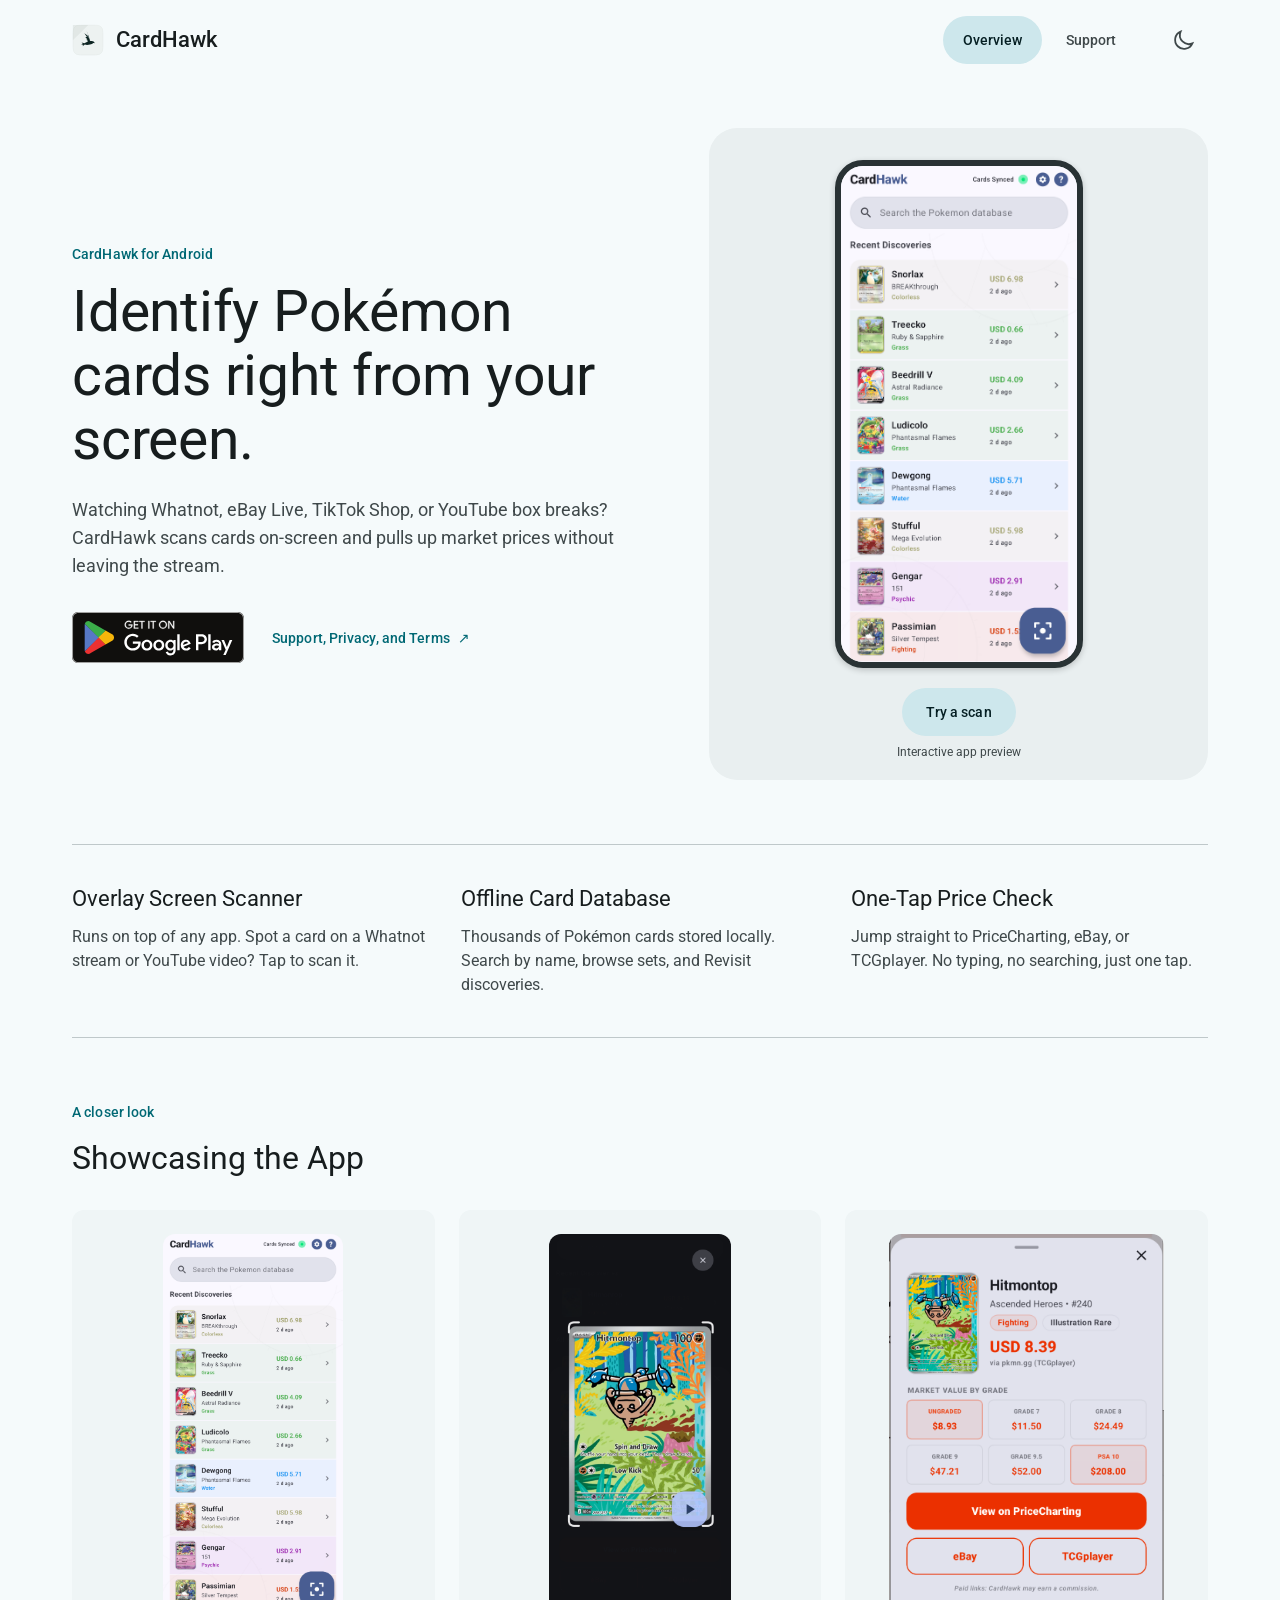
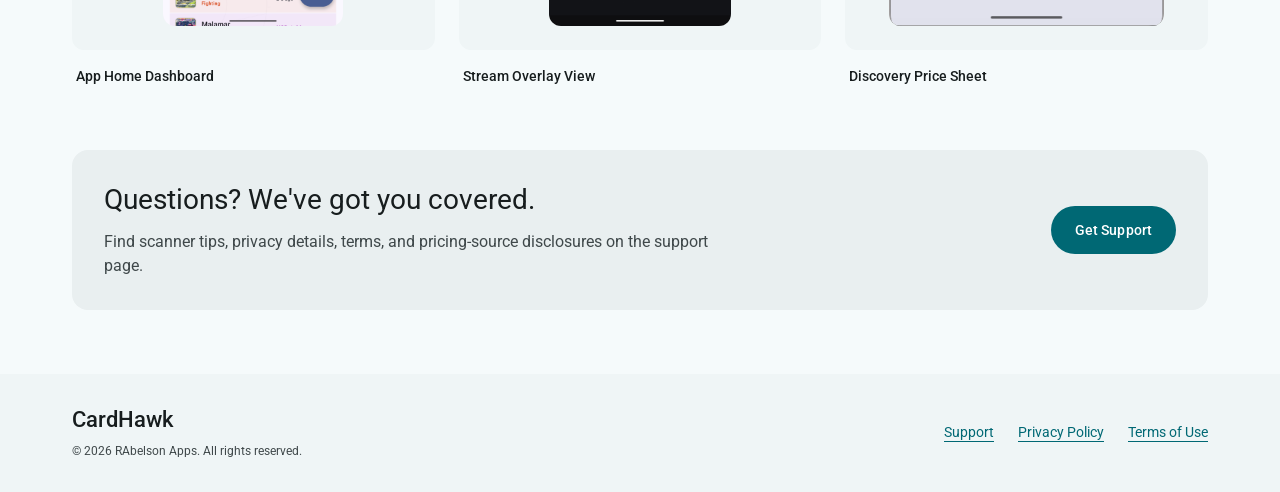
==== index.html @ 57d50db3 "Redesign CardHawk site with Material 3 styling" ====
<!DOCTYPE html>
<html lang="en">
<head>
  <meta charset="UTF-8" />
  <meta name="viewport" content="width=device-width, initial-scale=1.0" />
  <meta name="description" content="CardHawk helps Pokémon card collectors scan and identify cards, check reference prices, and open marketplace links directly from their Android screen." />
  <meta name="keywords" content="CardHawk, card scanner, TCG pricing, trading cards, Pokémon scanner, card recognition" />
  <meta name="author" content="RAbelson Apps" />
  <meta name='impact-site-verification' value='d6c6ae8c-ce7f-4ce2-b9b7-48bccdd22998'>

  <!-- Open Graph / Facebook -->
  <meta property="og:type" content="website" />
  <meta property="og:url" content="https://rabelson97.github.io/CardHawk-Support/" />
  <meta property="og:title" content="CardHawk: Scan Pokémon cards faster" />
  <meta property="og:description" content="Identify cards from your screen, review recent discoveries, and open PriceCharting, eBay, and TCGplayer references." />
  <meta property="og:image" content="assets/screenshot_scanner_result.png" />

  <!-- Twitter -->
  <meta property="twitter:card" content="summary_large_image" />
  <meta property="twitter:url" content="https://rabelson97.github.io/CardHawk-Support/" />
  <meta property="twitter:title" content="CardHawk: Scan Pokémon cards faster" />
  <meta property="twitter:description" content="Identify cards from your screen, review recent discoveries, and open PriceCharting, eBay, and TCGplayer references." />
  <meta property="twitter:image" content="assets/screenshot_scanner_result.png" />

  <title>CardHawk: Scan Pokémon cards faster</title>

  <!-- JSON-LD Structured Data -->
  <script type="application/ld+json">
  {
    "@context": "https://schema.org",
    "@type": "SoftwareApplication",
    "name": "CardHawk",
    "operatingSystem": "Android",
    "applicationCategory": "MobileApplication",
    "author": {
      "@type": "Organization",
      "name": "RAbelson Apps"
    },
    "description": "CardHawk helps Pokémon card collectors scan and identify cards, check reference prices, and open marketplace links directly from their Android screen.",
    "downloadUrl": "https://play.google.com/store/apps/details?id=com.ra.cardhawk",
    "offers": {
      "@type": "Offer",
      "price": "0.00",
      "priceCurrency": "USD"
    }
  }
  </script>

  <!-- Favicon -->
  <link id="favicon" rel="icon" type="image/svg+xml" href="assets/app_icon_dark.svg">

  <!-- Google Fonts (Roboto) -->
  <link rel="preconnect" href="https://fonts.googleapis.com">
  <link rel="preconnect" href="https://fonts.gstatic.com" crossorigin>
  <link href="https://fonts.googleapis.com/css2?family=Roboto:wght@300;400;500;700&display=swap" rel="stylesheet">

  <link rel="stylesheet" href="styles.css" />
  <script src="theme.js"></script>
  <script src="site.js" defer></script>
</head>
<body>
<a class="skip-link" href="#main">Skip to content</a>
<header class="app-bar"><div class="bar-content">
  <a class="brand" href="index.html"><img id="header-logo" src="assets/app_icon_light.svg" width="32" height="32" alt="" />CardHawk</a>
  <nav aria-label="Site navigation"><a href="index.html" aria-current="page">Overview</a><a href="support.html" >Support</a></nav>
  <button id="theme-toggle" class="icon-button" aria-label="Switch to dark theme" aria-pressed="false"><svg viewBox="0 0 24 24" fill="none" stroke="currentColor" stroke-width="1.8" aria-hidden="true"><path d="M20.4 15.4A9 9 0 0 1 8.6 3.6a9 9 0 1 0 11.8 11.8Z"/></svg></button>
</div></header><main id="main" class="page" tabindex="-1">
  <section class="hero" aria-labelledby="hero-title">
    <div class="hero-copy"><p class="eyebrow">CardHawk for Android</p>
      <h1 id="hero-title">Identify Pokémon cards right from your screen.</h1>
      <p class="intro">Watching Whatnot, eBay Live, TikTok Shop, or YouTube box breaks? CardHawk scans cards on-screen and pulls up market prices without leaving the stream.</p>
      <div class="actions"><a class="play-link" href="https://play.google.com/store/apps/details?id=com.ra.cardhawk" target="_blank" rel="noopener noreferrer"><img src="assets/play-store-badge.svg" alt="Get it on Google Play" width="190" height="56" /></a><a class="text-button" href="support.html">Support, Privacy, and Terms <span aria-hidden="true">↗</span></a></div>
    </div>
    <div class="demo-panel">
      <div class="phone" aria-label="Interactive CardHawk scanner preview">
        <img id="mock-img-home" class="phone-screen" src="assets/screenshot_home_light.png" alt="CardHawk home and recent discoveries" />
        <div id="demo-scan" hidden><img class="phone-screen" src="assets/screenshot_stream_scan.png" alt="Scanning a card in a livestream" /></div>
        <div id="demo-result" class="result-sheet" hidden inert>
          <img id="mock-img-result" src="assets/screenshot_scanner_result_light.png" alt="Hitmontop card recognition result and reference prices" />
          <button id="mock-btn-close" class="result-close" aria-label="Close scan result"></button>
          <a class="result-price" href="https://www.pricecharting.com/search?q=Hitmontop+Ascended+Heroes+240" target="_blank" rel="noopener noreferrer" aria-label="View on PriceCharting"></a>
          <a class="result-ebay" href="https://www.ebay.com/sch/i.html?_nkw=Hitmontop+Ascended+Heroes+240" target="_blank" rel="noopener noreferrer" aria-label="Search on eBay"></a>
          <a class="result-tcg" href="https://www.tcgplayer.com/search/all/product?q=Hitmontop+Ascended+Heroes+240" target="_blank" rel="noopener noreferrer" aria-label="Search on TCGplayer"></a>
        </div>
      </div>
      <div class="demo-controls"><button id="mock-btn-scan-trigger" class="tonal-button" hidden>Try a scan</button><p id="demo-status" role="status">Interactive app preview</p></div>
    </div>
  </section>
  <section class="features" aria-label="App features"><article class="feature"><h2>Overlay Screen Scanner</h2><p>Runs on top of any app. Spot a card on a Whatnot stream or YouTube video? Tap to scan it.</p></article>
<article class="feature"><h2>Offline Card Database</h2><p>Thousands of Pokémon cards stored locally. Search by name, browse sets, and Revisit discoveries.</p></article>
<article class="feature"><h2>One-Tap Price Check</h2><p>Jump straight to PriceCharting, eBay, or TCGplayer. No typing, no searching, just one tap.</p></article></section>
  <section id="screenshots" class="screenshots" aria-labelledby="screenshots-title">
    <div class="section-heading"><p class="eyebrow">A closer look</p><h2 id="screenshots-title">Showcasing the App</h2></div>
    <div class="gallery">
      <figure><div class="gallery-surface"><img id="screenshot-dynamic-home" src="assets/screenshot_home_light.png" alt="CardHawk Home discoveries screen" loading="lazy" /></div><figcaption>App Home Dashboard</figcaption></figure>
      <figure><div class="gallery-surface"><img src="assets/screenshot_stream_scan.png" alt="CardHawk scanning viewfinder screen" loading="lazy" /></div><figcaption>Stream Overlay View</figcaption></figure>
      <figure><div class="gallery-surface"><img id="screenshot-dynamic-result" src="assets/screenshot_scanner_result_light.png" alt="CardHawk scanner results details" loading="lazy" /></div><figcaption>Discovery Price Sheet</figcaption></figure>
    </div>
  </section>
  <section class="support-callout"><div><h2>Questions? We've got you covered.</h2><p>Find scanner tips, privacy details, terms, and pricing-source disclosures on the support page.</p></div><a class="filled-button" href="support.html">Get Support</a></section>
</main><footer class="site-footer"><div class="footer-content"><div><a class="brand" href="index.html">CardHawk</a><p>© 2026 RAbelson Apps. All rights reserved.</p></div><nav aria-label="Footer navigation"><a href="support.html">Support</a><a href="support.html#privacy">Privacy Policy</a><a href="support.html#terms">Terms of Use</a></nav></div></footer>
</body>
</html>
---- styles.css ----
/* Material 3 semantic color roles, type scale and shape system. */
:root {
  color-scheme: light;
  --md-sys-color-primary: #006874;
  --md-sys-color-on-primary: #ffffff;
  --md-sys-color-primary-container: #97f0ff;
  --md-sys-color-on-primary-container: #001f24;
  --md-sys-color-secondary-container: #cde7ec;
  --md-sys-color-on-secondary-container: #051f23;
  --md-sys-color-surface: #f5fafb;
  --md-sys-color-surface-container-low: #eff5f6;
  --md-sys-color-surface-container: #e9eff0;
  --md-sys-color-surface-container-high: #e3e9ea;
  --md-sys-color-on-surface: #171d1e;
  --md-sys-color-on-surface-variant: #3f484a;
  --md-sys-color-outline: #6f797b;
  --md-sys-color-outline-variant: #bfc8ca;
  --md-sys-shape-corner-medium: 12px;
  --md-sys-shape-corner-large: 16px;
  --md-sys-shape-corner-extra-large: 28px;
}
:root.dark {
  color-scheme: dark;
  --md-sys-color-primary: #4fd8eb;
  --md-sys-color-on-primary: #00363d;
  --md-sys-color-primary-container: #004f58;
  --md-sys-color-on-primary-container: #97f0ff;
  --md-sys-color-secondary-container: #334b4f;
  --md-sys-color-on-secondary-container: #cde7ec;
  --md-sys-color-surface: #0e1415;
  --md-sys-color-surface-container-low: #171d1e;
  --md-sys-color-surface-container: #1b2122;
  --md-sys-color-surface-container-high: #252b2c;
  --md-sys-color-on-surface: #dee3e5;
  --md-sys-color-on-surface-variant: #bfc8ca;
  --md-sys-color-outline: #899294;
  --md-sys-color-outline-variant: #3f484a;
}
* { box-sizing: border-box; }
body { margin: 0; background: var(--md-sys-color-surface); color: var(--md-sys-color-on-surface); font: 400 16px/1.5 Roboto, system-ui, sans-serif; }
button, a { -webkit-tap-highlight-color: transparent; }
button { font: inherit; cursor: pointer; }
a { color: var(--md-sys-color-primary); text-underline-offset: 4px; }
a:hover { text-decoration-thickness: 2px; }
:focus-visible { outline: 3px solid var(--md-sys-color-primary); outline-offset: 4px; }
main:focus { outline: none; }
img { display: block; max-width: 100%; }
svg { width: 24px; height: 24px; }
[hidden] { display: none !important; }
h1, h2, h3, p, figure { margin: 0; }
h1 { font-size: 57px; line-height: 64px; font-weight: 400; letter-spacing: -.25px; }
h2 { font-size: 32px; line-height: 40px; font-weight: 400; }
h3 { font-size: 22px; line-height: 28px; font-weight: 400; }
.skip-link { position: fixed; left: 16px; top: -100px; z-index: 100; background: var(--md-sys-color-surface-container-high); padding: 12px 24px; border-radius: 24px; }
.skip-link:focus { top: 12px; }
.app-bar { position: sticky; top: 0; z-index: 30; background: var(--md-sys-color-surface); }
.bar-content { max-width: 1200px; margin: auto; min-height: 80px; padding: 12px 32px; display: flex; align-items: center; gap: 24px; }
.brand { display: inline-flex; align-items: center; gap: 12px; color: var(--md-sys-color-on-surface); font-size: 22px; line-height: 28px; text-decoration: none; font-weight: 500; }
.bar-content nav { display: flex; gap: 4px; margin-left: auto; }
.bar-content nav a { border-radius: 24px; padding: 12px 20px; font-size: 14px; line-height: 24px; font-weight: 500; text-decoration: none; color: var(--md-sys-color-on-surface-variant); }
.bar-content nav a[aria-current] { background: var(--md-sys-color-secondary-container); color: var(--md-sys-color-on-secondary-container); }
.icon-button { border: 0; background: transparent; color: var(--md-sys-color-on-surface-variant); width: 48px; height: 48px; display: grid; place-items: center; border-radius: 50%; flex: 0 0 auto; }
.icon-button:hover, .bar-content nav a:hover, .section-nav a:hover { background-image: linear-gradient(#80808014, #80808014); }
.icon-button:active, .bar-content nav a:active { background-color: var(--md-sys-color-surface-container-high); }
.page { max-width: 1200px; padding: 0 32px; margin: 0 auto; }
.hero { display: grid; grid-template-columns: 1.15fr 1fr; gap: 64px; align-items: center; padding: 48px 0 64px; }
.eyebrow { color: var(--md-sys-color-primary); font-size: 14px; line-height: 20px; font-weight: 500; letter-spacing: .1px; margin-bottom: 16px; }
.intro { font-size: 18px; line-height: 28px; color: var(--md-sys-color-on-surface-variant); margin-top: 24px; max-width: 600px; }
.actions { display: flex; flex-wrap: wrap; gap: 12px 16px; align-items: center; margin-top: 32px; }
.play-link { display: inline-flex; border-radius: 8px; }
.play-link img { width: 172px; height: auto; }
.text-button, .filled-button, .tonal-button { position: relative; display: inline-flex; align-items: center; justify-content: center; gap: 8px; border: 0; border-radius: 999px; min-height: 48px; padding: 12px 24px; font-size: 14px; line-height: 20px; letter-spacing: .1px; font-weight: 500; text-decoration: none; transition: box-shadow 180ms ease, background-color 180ms ease; }
.text-button { padding-inline: 12px; }
.filled-button { background: var(--md-sys-color-primary); color: var(--md-sys-color-on-primary); white-space: nowrap; }
.tonal-button { background: var(--md-sys-color-secondary-container); color: var(--md-sys-color-on-secondary-container); }
.text-button:hover, .filled-button:hover, .tonal-button:hover { background-image: linear-gradient(#80808014, #80808014); }
.filled-button:active, .tonal-button:active { background-image: linear-gradient(#80808029, #80808029); }
button:disabled { cursor: default; opacity: .6; }
.demo-panel { background: var(--md-sys-color-surface-container); border-radius: var(--md-sys-shape-corner-extra-large); padding: 32px 24px 20px; display: flex; flex-direction: column; align-items: center; }
.phone { position: relative; width: 248px; aspect-ratio: 315/645; border: 6px solid #293234; border-radius: 28px; overflow: hidden; background: var(--md-sys-color-surface); box-shadow: 0 2px 6px #0003; }
.phone-screen { width: 100%; height: 100%; object-fit: cover; object-position: top; }
#demo-scan { position: absolute; inset: 0; }
.result-sheet { position: absolute; left: 0; right: 0; bottom: 0; border-radius: 24px 24px 0 0; overflow: hidden; }
.result-sheet img { width: 100%; }
.result-sheet a, .result-close { position: absolute; border-radius: 12px; }
.result-close { top: 3%; right: 3%; width: 48px; height: 48px; border: 0; background: transparent; }
.result-price { bottom: 15%; left: 5%; right: 5%; height: 9%; }
.result-ebay { bottom: 5%; left: 5%; width: 42%; height: 8%; }
.result-tcg { bottom: 5%; right: 5%; width: 42%; height: 8%; }
.result-sheet :focus-visible { outline-offset: -3px; }
.demo-controls { display: flex; align-items: center; flex-direction: column; gap: 8px; margin-top: 20px; }
.demo-controls p { font-size: 12px; line-height: 16px; color: var(--md-sys-color-on-surface-variant); }
.features { display: grid; grid-template-columns: repeat(3, 1fr); gap: 32px; padding: 40px 0; border-block: 1px solid var(--md-sys-color-outline-variant); }
.feature h2 { font-size: 22px; line-height: 28px; }
.feature p { margin-top: 12px; color: var(--md-sys-color-on-surface-variant); }
.screenshots { padding: 64px 0; scroll-margin-top: 104px; }
.section-heading { margin-bottom: 32px; }
.gallery { display: grid; grid-template-columns: repeat(3, 1fr); gap: 24px; }
.gallery-surface { height: 440px; display: flex; align-items: center; justify-content: center; padding: 24px; background: var(--md-sys-color-surface-container-low); border-radius: var(--md-sys-shape-corner-medium); }
.gallery img { max-height: 100%; width: auto; border-radius: 12px; object-fit: contain; }
figcaption { margin: 16px 4px 0; font-size: 14px; line-height: 20px; font-weight: 500; }
.support-callout { padding: 32px; border-radius: var(--md-sys-shape-corner-large); background: var(--md-sys-color-surface-container); display: flex; align-items: center; justify-content: space-between; gap: 32px; margin: 0 0 64px; }
.support-callout h2 { font-size: 28px; line-height: 36px; }
.support-callout p { margin-top: 12px; max-width: 640px; color: var(--md-sys-color-on-surface-variant); }
.site-footer { background: var(--md-sys-color-surface-container-low); }
.footer-content { max-width: 1200px; margin: auto; padding: 32px; display: flex; justify-content: space-between; align-items: center; gap: 24px; }
.footer-content p { font-size: 12px; color: var(--md-sys-color-on-surface-variant); margin-top: 8px; }
.footer-content nav { display: flex; flex-wrap: wrap; gap: 8px 24px; }
.footer-content nav a { display: inline-flex; align-items: center; min-height: 48px; font-size: 14px; }
.support-heading { padding: 56px 0 48px; max-width: 800px; }
.support-heading .intro { max-width: 640px; }
.support-layout { display: grid; grid-template-columns: 248px minmax(0, 1fr); gap: 64px; padding-bottom: 64px; }
.section-nav { position: sticky; top: 104px; }
.section-nav p { font-size: 14px; font-weight: 500; padding: 0 16px; margin-bottom: 12px; color: var(--md-sys-color-on-surface-variant); }
.section-nav a { display: flex; align-items: center; padding: 12px 16px; min-height: 48px; border-radius: 24px; font-size: 14px; line-height: 20px; text-decoration: none; color: var(--md-sys-color-on-surface-variant); }
.section-nav a[aria-current] { background: var(--md-sys-color-secondary-container); color: var(--md-sys-color-on-secondary-container); font-weight: 500; }
.document { min-width: 0; }
.document-section { scroll-margin-top: 104px; padding: 40px 0; border-top: 1px solid var(--md-sys-color-outline-variant); }
.document-section:first-child { padding: 28px 32px; border: 0; background: var(--md-sys-color-surface-container-low); border-radius: var(--md-sys-shape-corner-medium); margin-bottom: 40px; }
.document-section h2 { font-size: 28px; line-height: 36px; margin-bottom: 20px; }
.document-section p { color: var(--md-sys-color-on-surface-variant); margin-top: 16px; overflow-wrap: anywhere; }
.document-section .updated { margin: -8px 0 24px; font-size: 12px; line-height: 16px; }
.document-section ul { padding-left: 20px; color: var(--md-sys-color-on-surface-variant); }
.document-section li { padding-left: 4px; margin-top: 12px; }
.document-section li::marker { color: var(--md-sys-color-primary); }
@media (max-width: 1000px) {
  .hero { gap: 32px; }
  h1 { font-size: 45px; line-height: 52px; }
  .support-layout { gap: 32px; grid-template-columns: 208px minmax(0, 1fr); }
  .gallery-surface { height: 360px; padding: 16px; }
}
@media (max-width: 700px) {
  .bar-content { padding: 8px 16px; min-height: 64px; gap: 8px; }
  .brand { font-size: 18px; gap: 8px; flex-shrink: 0; }
  .brand img { width: 28px; height: 28px; }
  .bar-content nav a { padding: 12px 10px; }
  .page { padding-inline: 24px; }
  .hero { grid-template-columns: 1fr; padding: 40px 0; gap: 32px; }
  h1 { font-size: 36px; line-height: 44px; letter-spacing: 0; }
  .intro { font-size: 16px; line-height: 24px; }
  .actions { margin-top: 24px; }
  .features { grid-template-columns: 1fr; gap: 32px; padding: 32px 0; }
  .screenshots { padding: 40px 0; }
  .gallery { grid-template-columns: 1fr; gap: 32px; }
  .gallery-surface { height: 440px; padding: 24px; }
  .support-callout { align-items: flex-start; flex-direction: column; padding: 24px; margin-bottom: 40px; gap: 24px; }
  .footer-content { flex-direction: column; align-items: flex-start; padding: 32px 24px; gap: 16px; }
  .support-heading { padding: 40px 0 32px; }
  .support-layout { grid-template-columns: 1fr; gap: 32px; }
  .section-nav { position: static; }
  .section-nav a { min-height: 48px; }
  .document-section:first-child { padding: 24px; }
  .document-section { scroll-margin-top: 88px; }
}
@media (max-width: 360px) {
  .page { padding-inline: 16px; }
  .bar-content { padding-inline: 8px; gap: 4px; }
  .bar-content nav a { padding-inline: 8px; }
  .brand { font-size: 18px; }
  .brand img { display: none; }
}
@media (prefers-reduced-motion: reduce) { *, *::before, *::after { transition: none !important; animation: none !important; scroll-behavior: auto !important; } }
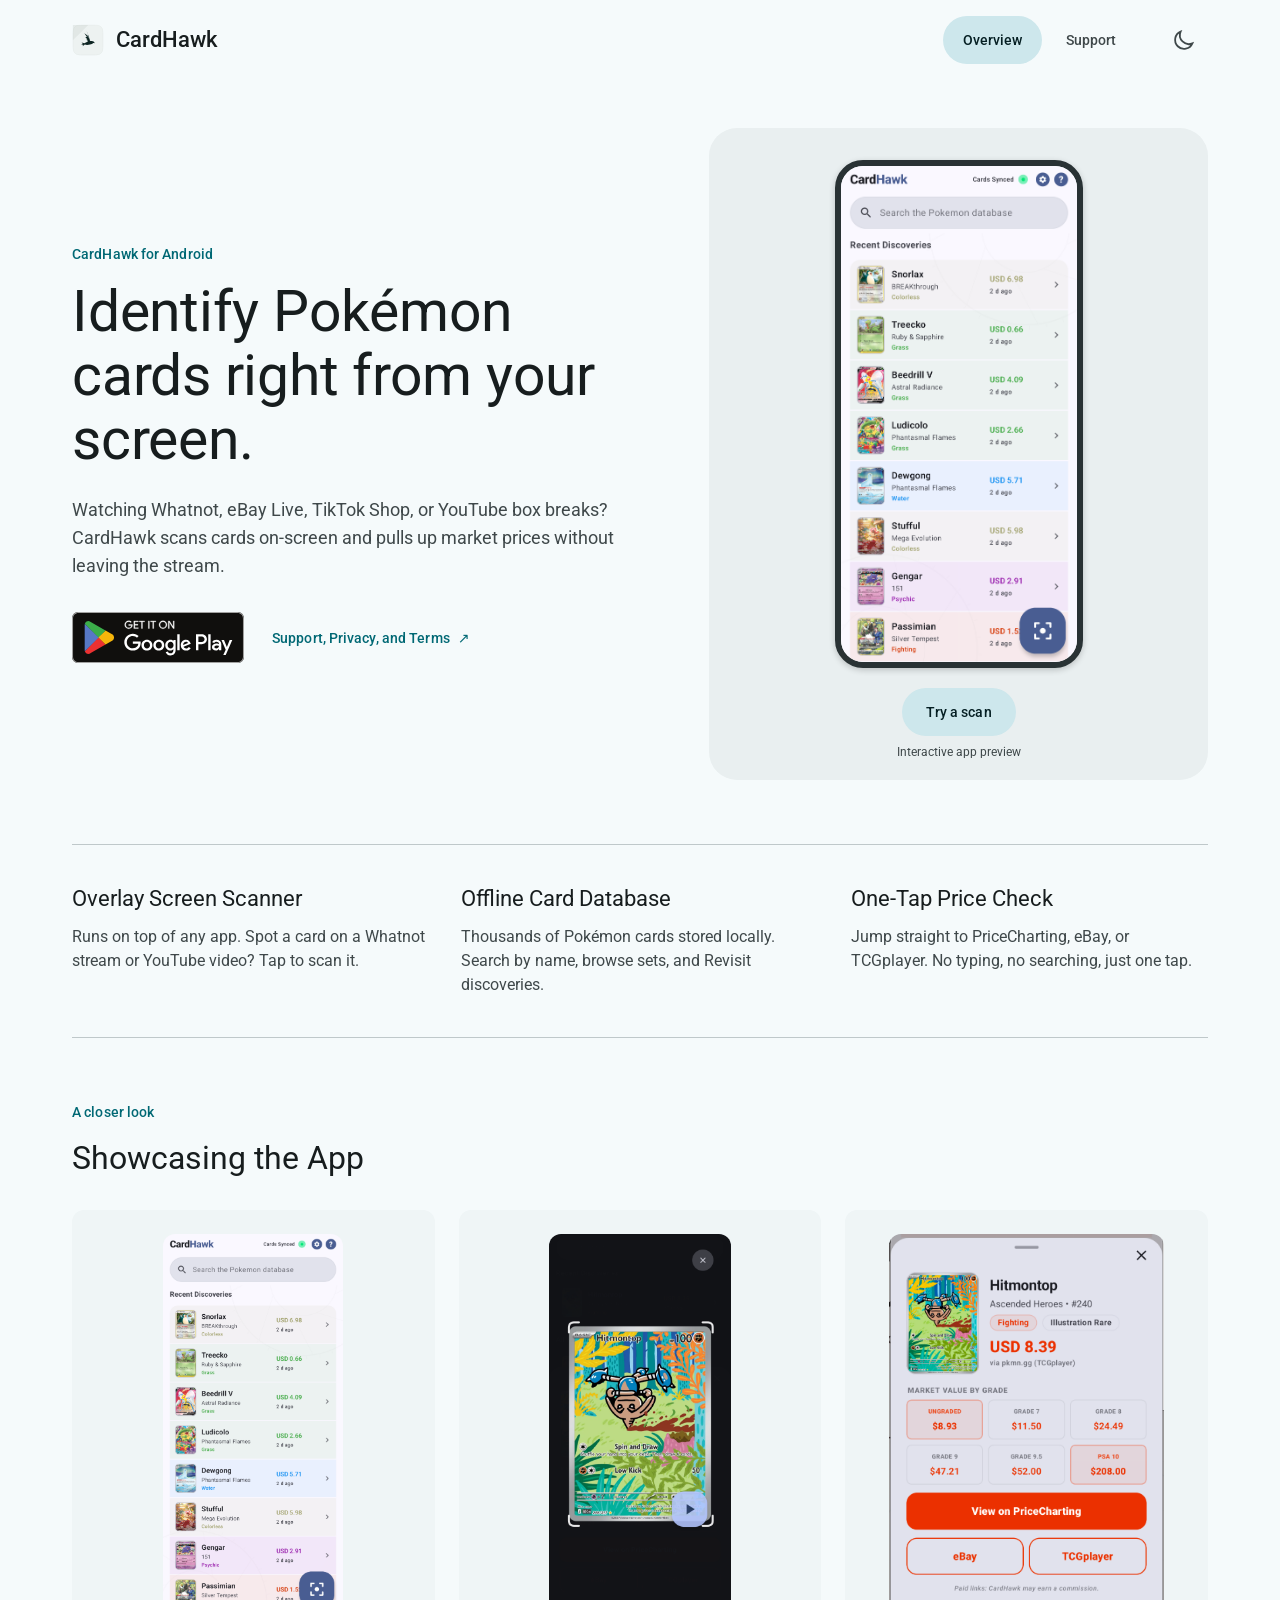
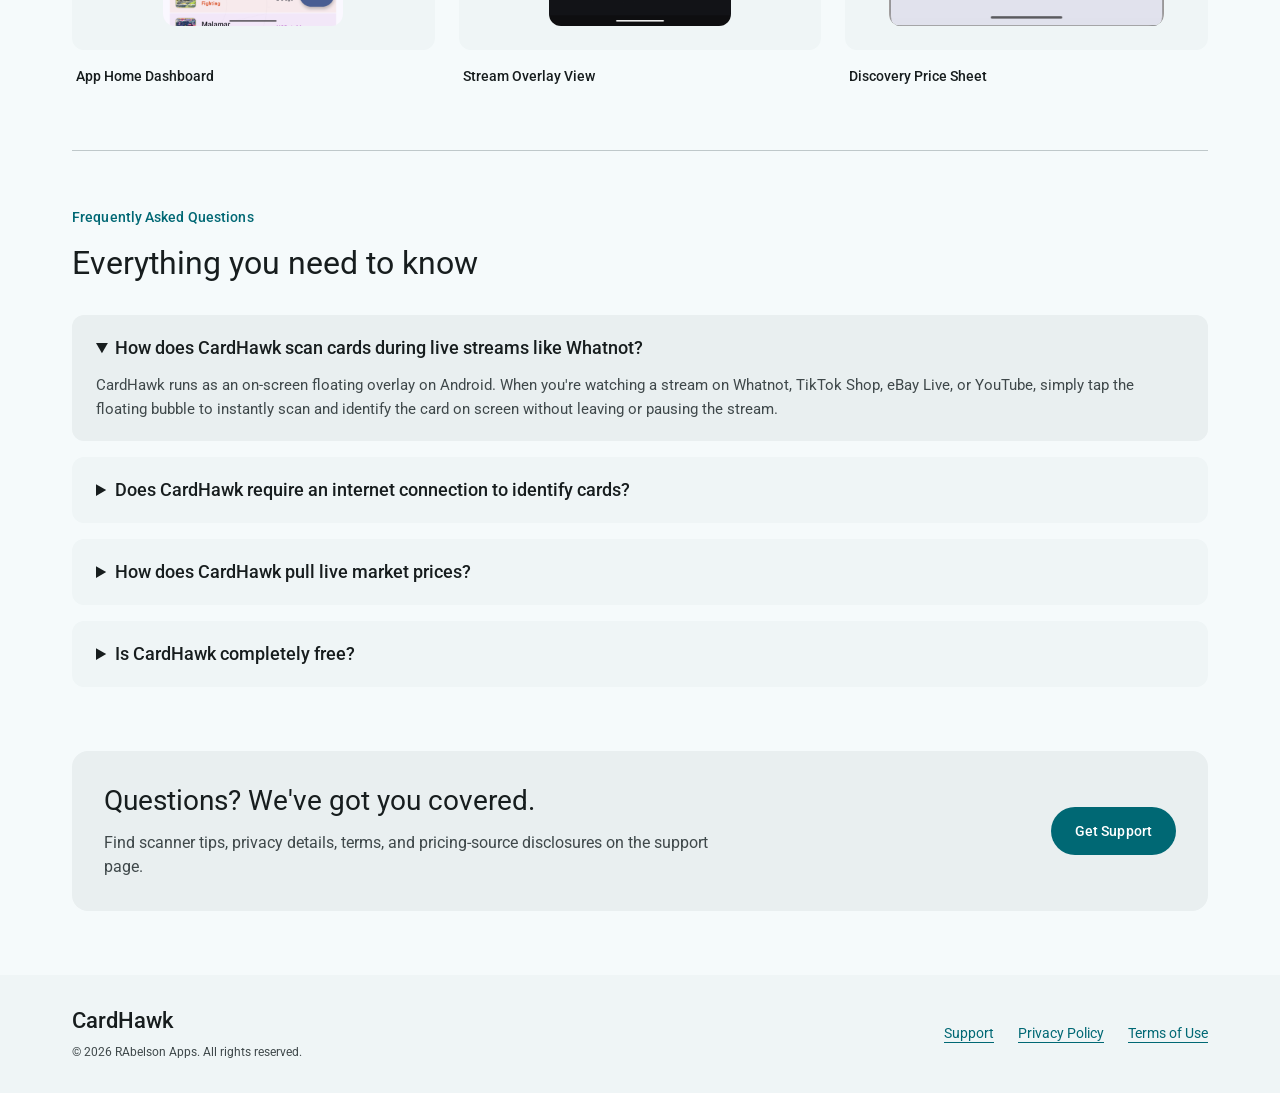
==== commit 13acff11: "Optimize SEO metadata, add robots.txt, sitemap, and FAQ section" ====
--- a/index.html
+++ b/index.html
@@ -3,47 +3,96 @@
 <head>
   <meta charset="UTF-8" />
   <meta name="viewport" content="width=device-width, initial-scale=1.0" />
-  <meta name="description" content="CardHawk helps Pokémon card collectors scan and identify cards, check reference prices, and open marketplace links directly from their Android screen." />
-  <meta name="keywords" content="CardHawk, card scanner, TCG pricing, trading cards, Pokémon scanner, card recognition" />
+  <meta name="description" content="CardHawk is an instant Pokémon TCG card scanner for Android. Scan cards live from streams (Whatnot, TikTok Shop, eBay) or camera, compare real-time market prices, and track your collection offline." />
+  <meta name="keywords" content="CardHawk, Pokémon card scanner, TCG card scanner, Whatnot card scanner, Pokémon price checker, TCGplayer price scanner, PriceCharting scanner, eBay Live Pokémon scanner, offline card scanner, Android TCG app" />
   <meta name="author" content="RAbelson Apps" />
   <meta name='impact-site-verification' value='d6c6ae8c-ce7f-4ce2-b9b7-48bccdd22998'>
+  <link rel="canonical" href="https://rabelson97.github.io/CardHawk-Support/" />
 
   <!-- Open Graph / Facebook -->
   <meta property="og:type" content="website" />
   <meta property="og:url" content="https://rabelson97.github.io/CardHawk-Support/" />
-  <meta property="og:title" content="CardHawk: Scan Pokémon cards faster" />
-  <meta property="og:description" content="Identify cards from your screen, review recent discoveries, and open PriceCharting, eBay, and TCGplayer references." />
+  <meta property="og:title" content="CardHawk: TCG Card Scanner | Real-Time Pokémon Price Checker" />
+  <meta property="og:description" content="Identify Pokémon cards in real time from streams (Whatnot, TikTok Shop, eBay) or camera. Fast, offline vector search with instant market price comparisons." />
   <meta property="og:image" content="assets/screenshot_scanner_result.png" />
 
   <!-- Twitter -->
   <meta property="twitter:card" content="summary_large_image" />
   <meta property="twitter:url" content="https://rabelson97.github.io/CardHawk-Support/" />
-  <meta property="twitter:title" content="CardHawk: Scan Pokémon cards faster" />
-  <meta property="twitter:description" content="Identify cards from your screen, review recent discoveries, and open PriceCharting, eBay, and TCGplayer references." />
+  <meta property="twitter:title" content="CardHawk: TCG Card Scanner | Real-Time Pokémon Price Checker" />
+  <meta property="twitter:description" content="Identify Pokémon cards in real time from streams (Whatnot, TikTok Shop, eBay) or camera. Fast, offline vector search with instant market price comparisons." />
   <meta property="twitter:image" content="assets/screenshot_scanner_result.png" />
 
-  <title>CardHawk: Scan Pokémon cards faster</title>
+  <title>CardHawk: TCG Card Scanner | Fast Pokémon Price Checker & Collector Tool</title>
 
   <!-- JSON-LD Structured Data -->
   <script type="application/ld+json">
-  {
-    "@context": "https://schema.org",
-    "@type": "SoftwareApplication",
-    "name": "CardHawk",
-    "operatingSystem": "Android",
-    "applicationCategory": "MobileApplication",
-    "author": {
-      "@type": "Organization",
-      "name": "RAbelson Apps"
+  [
+    {
+      "@context": "https://schema.org",
+      "@type": "SoftwareApplication",
+      "name": "CardHawk: TCG Card Scanner",
+      "operatingSystem": "Android 8.0+",
+      "applicationCategory": "UtilitiesApplication",
+      "softwareVersion": "1.0.3",
+      "author": {
+        "@type": "Organization",
+        "name": "RAbelson Apps"
+      },
+      "description": "CardHawk is an instant Pokémon TCG card scanner for Android. Scan cards live from streams (Whatnot, TikTok Shop, eBay Live) or camera, compare real-time market prices, and track your collection offline.",
+      "downloadUrl": "https://play.google.com/store/apps/details?id=com.ra.cardhawk",
+      "offers": {
+        "@type": "Offer",
+        "price": "0.00",
+        "priceCurrency": "USD"
+      },
+      "featureList": [
+        "On-screen floating overlay scanner for livestreams (Whatnot, TikTok Shop, eBay Live)",
+        "Instant local vector search card recognition in sub-200ms",
+        "Real-time market price links for PriceCharting, eBay, and TCGplayer",
+        "Offline Pokémon card database and collection tracker",
+        "Multi-candidate disambiguation for holo, reverse-holo, and edition variants"
+      ]
     },
-    "description": "CardHawk helps Pokémon card collectors scan and identify cards, check reference prices, and open marketplace links directly from their Android screen.",
-    "downloadUrl": "https://play.google.com/store/apps/details?id=com.ra.cardhawk",
-    "offers": {
-      "@type": "Offer",
-      "price": "0.00",
-      "priceCurrency": "USD"
+    {
+      "@context": "https://schema.org",
+      "@type": "FAQPage",
+      "mainEntity": [
+        {
+          "@type": "Question",
+          "name": "How does CardHawk scan cards during live streams like Whatnot or TikTok Shop?",
+          "acceptedAnswer": {
+            "@type": "Answer",
+            "text": "CardHawk uses an Android floating overlay bubble that sits on top of any streaming app. When a card appears on screen, tap the scanner to capture and identify it in real time without closing or pausing the stream."
+          }
+        },
+        {
+          "@type": "Question",
+          "name": "Does CardHawk require an internet connection to identify cards?",
+          "acceptedAnswer": {
+            "@type": "Answer",
+            "text": "No. CardHawk runs its card recognition locally on your device using an offline card vector database and on-device vision models. Scans execute in milliseconds without sending video frames to external servers."
+          }
+        },
+        {
+          "@type": "Question",
+          "name": "Where does CardHawk get its Pokémon card prices?",
+          "acceptedAnswer": {
+            "@type": "Answer",
+            "text": "When a card is identified, CardHawk displays quick one-tap links to compare live sales and listings across PriceCharting, eBay, and TCGplayer."
+          }
+        },
+        {
+          "@type": "Question",
+          "name": "Is CardHawk free to use?",
+          "acceptedAnswer": {
+            "@type": "Answer",
+            "text": "Yes. CardHawk is 100% free with no subscriptions, paywalls, or intrusive ads."
+          }
+        }
+      ]
     }
-  }
+  ]
   </script>
 
   <!-- Favicon -->
@@ -97,6 +146,30 @@
       <figure><div class="gallery-surface"><img id="screenshot-dynamic-result" src="assets/screenshot_scanner_result_light.png" alt="CardHawk scanner results details" loading="lazy" /></div><figcaption>Discovery Price Sheet</figcaption></figure>
     </div>
   </section>
+  <section id="faq" class="faq-section" aria-labelledby="faq-title">
+    <div class="section-heading">
+      <p class="eyebrow">Frequently Asked Questions</p>
+      <h2 id="faq-title">Everything you need to know</h2>
+    </div>
+    <div class="faq-list">
+      <details class="faq-item" open>
+        <summary>How does CardHawk scan cards during live streams like Whatnot?</summary>
+        <p>CardHawk runs as an on-screen floating overlay on Android. When you're watching a stream on Whatnot, TikTok Shop, eBay Live, or YouTube, simply tap the floating bubble to instantly scan and identify the card on screen without leaving or pausing the stream.</p>
+      </details>
+      <details class="faq-item">
+        <summary>Does CardHawk require an internet connection to identify cards?</summary>
+        <p>No. CardHawk's core card identification pipeline runs entirely offline on your device using a local vector database and on-device vision models. This keeps scan speeds in the sub-200ms range so you never miss a fast 5-second auction.</p>
+      </details>
+      <details class="faq-item">
+        <summary>How does CardHawk pull live market prices?</summary>
+        <p>Once a card is recognized, CardHawk provides direct one-tap shortcuts to view and compare real-time sold listings and active market prices across PriceCharting, eBay, and TCGplayer.</p>
+      </details>
+      <details class="faq-item">
+        <summary>Is CardHawk completely free?</summary>
+        <p>Yes. CardHawk is free to download on Google Play with no mandatory subscriptions, account signups, or video ads cluttering your screen.</p>
+      </details>
+    </div>
+  </section>
   <section class="support-callout"><div><h2>Questions? We've got you covered.</h2><p>Find scanner tips, privacy details, terms, and pricing-source disclosures on the support page.</p></div><a class="filled-button" href="support.html">Get Support</a></section>
 </main><footer class="site-footer"><div class="footer-content"><div><a class="brand" href="index.html">CardHawk</a><p>© 2026 RAbelson Apps. All rights reserved.</p></div><nav aria-label="Footer navigation"><a href="support.html">Support</a><a href="support.html#privacy">Privacy Policy</a><a href="support.html#terms">Terms of Use</a></nav></div></footer>
 </body>
--- a/styles.css
+++ b/styles.css
@@ -99,6 +99,13 @@
 .gallery-surface { height: 440px; display: flex; align-items: center; justify-content: center; padding: 24px; background: var(--md-sys-color-surface-container-low); border-radius: var(--md-sys-shape-corner-medium); }
 .gallery img { max-height: 100%; width: auto; border-radius: 12px; object-fit: contain; }
 figcaption { margin: 16px 4px 0; font-size: 14px; line-height: 20px; font-weight: 500; }
+.faq-section { padding: 56px 0 64px; border-top: 1px solid var(--md-sys-color-outline-variant); }
+.faq-list { display: flex; flex-direction: column; gap: 16px; margin-top: 28px; }
+.faq-item { background: var(--md-sys-color-surface-container-low); border-radius: var(--md-sys-shape-corner-medium); padding: 20px 24px; transition: background-color 150ms ease; }
+.faq-item[open] { background: var(--md-sys-color-surface-container); }
+.faq-item summary { font-size: 18px; line-height: 26px; font-weight: 500; cursor: pointer; color: var(--md-sys-color-on-surface); outline: none; }
+.faq-item summary:focus-visible { outline: 2px solid var(--md-sys-color-primary); border-radius: 4px; }
+.faq-item p { margin-top: 12px; color: var(--md-sys-color-on-surface-variant); font-size: 15px; line-height: 24px; }
 .support-callout { padding: 32px; border-radius: var(--md-sys-shape-corner-large); background: var(--md-sys-color-surface-container); display: flex; align-items: center; justify-content: space-between; gap: 32px; margin: 0 0 64px; }
 .support-callout h2 { font-size: 28px; line-height: 36px; }
 .support-callout p { margin-top: 12px; max-width: 640px; color: var(--md-sys-color-on-surface-variant); }
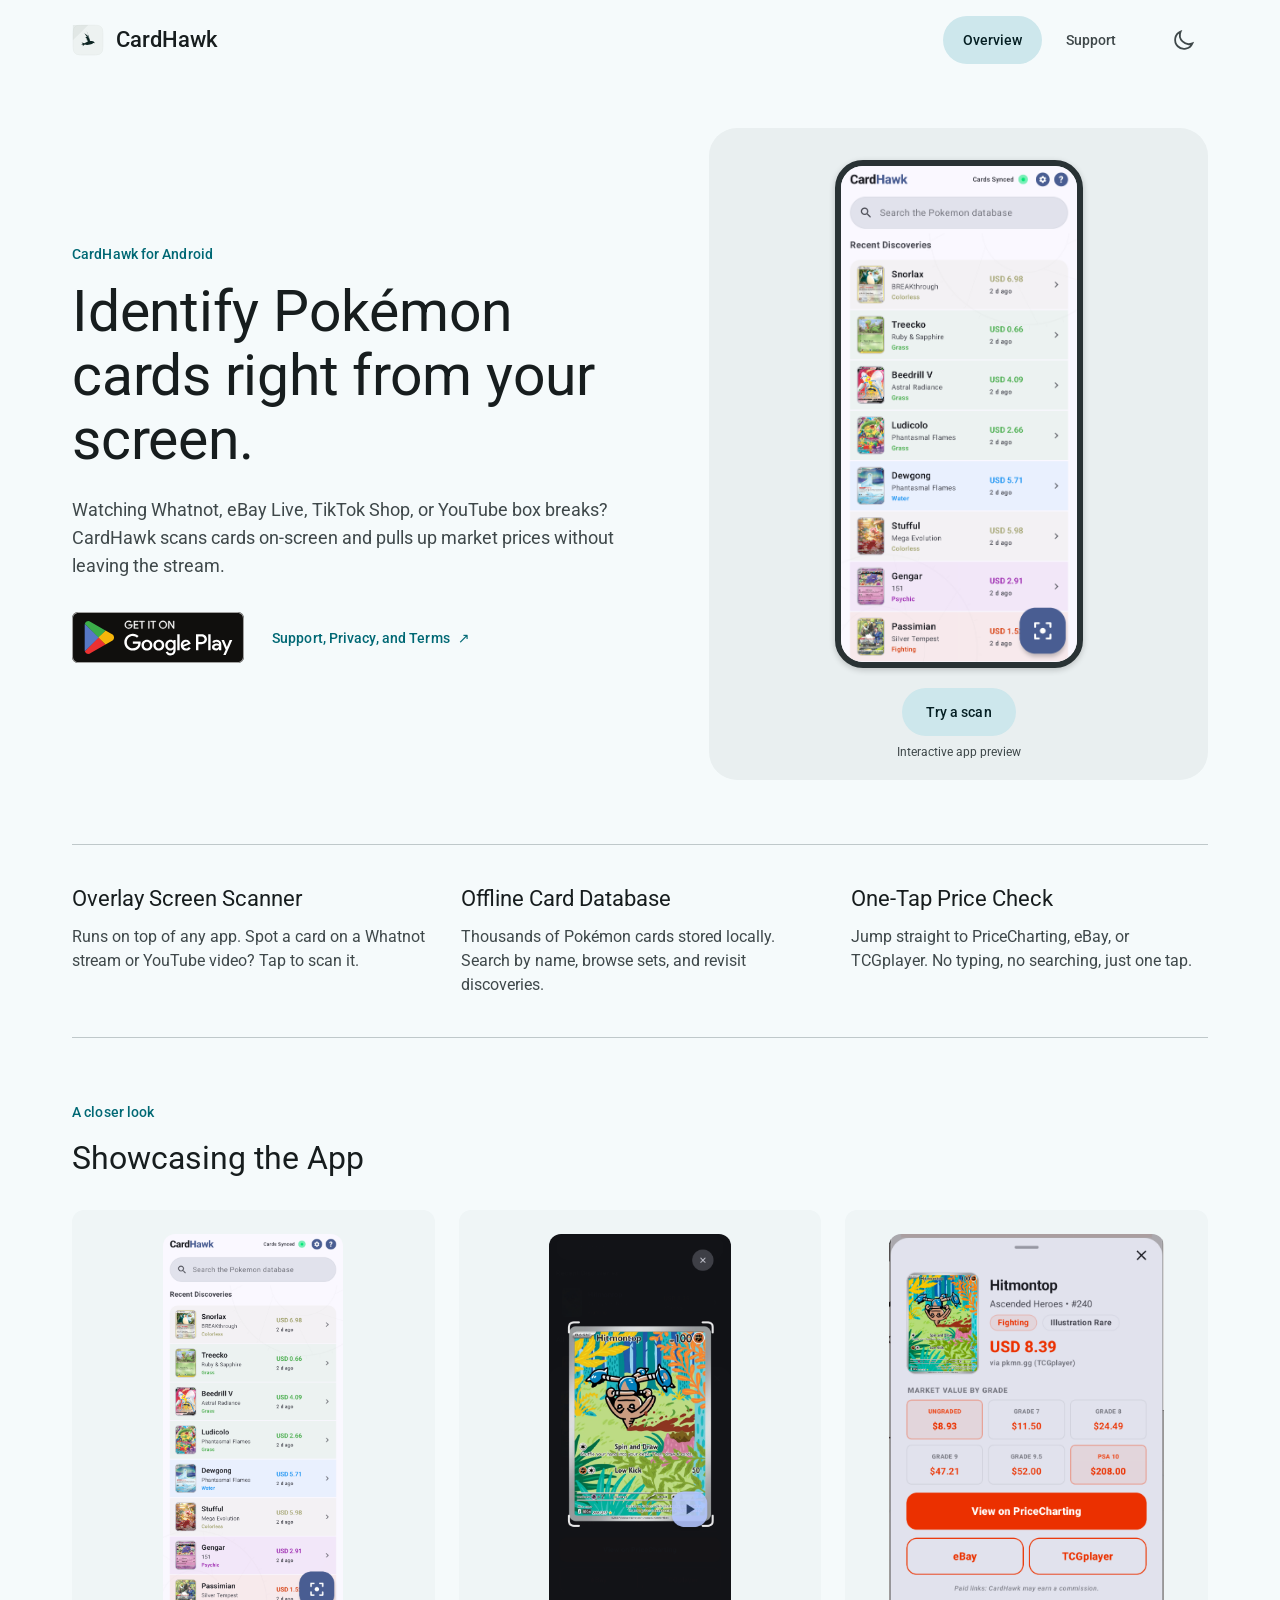
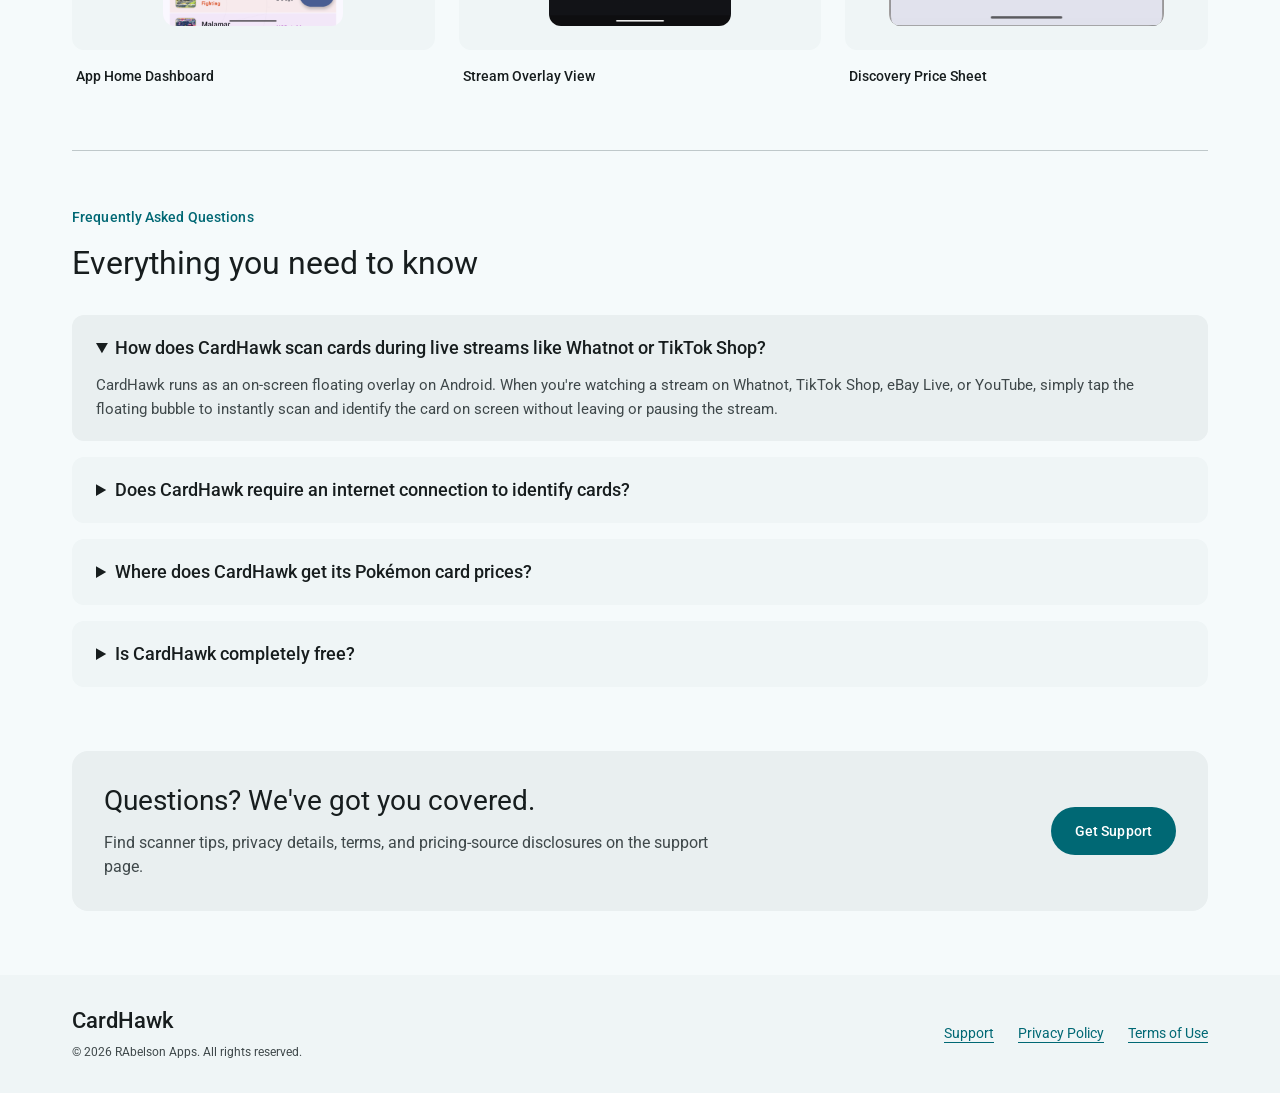
==== commit babad6bf: "Fix support page: merge FAQ wording, fix Revisit typo, soften unverified spec claims" ====
--- a/index.html
+++ b/index.html
@@ -3,7 +3,7 @@
 <head>
   <meta charset="UTF-8" />
   <meta name="viewport" content="width=device-width, initial-scale=1.0" />
-  <meta name="description" content="CardHawk is an instant Pokémon TCG card scanner for Android. Scan cards live from streams (Whatnot, TikTok Shop, eBay) or camera, compare real-time market prices, and track your collection offline." />
+  <meta name="description" content="CardHawk is an instant Pokémon TCG card scanner for Android. Scan cards live from streams (Whatnot, TikTok Shop, eBay) or camera, compare market prices, and track your collection offline." />
   <meta name="keywords" content="CardHawk, Pokémon card scanner, TCG card scanner, Whatnot card scanner, Pokémon price checker, TCGplayer price scanner, PriceCharting scanner, eBay Live Pokémon scanner, offline card scanner, Android TCG app" />
   <meta name="author" content="RAbelson Apps" />
   <meta name='impact-site-verification' value='d6c6ae8c-ce7f-4ce2-b9b7-48bccdd22998'>
@@ -12,15 +12,15 @@
   <!-- Open Graph / Facebook -->
   <meta property="og:type" content="website" />
   <meta property="og:url" content="https://rabelson97.github.io/CardHawk-Support/" />
-  <meta property="og:title" content="CardHawk: TCG Card Scanner | Real-Time Pokémon Price Checker" />
-  <meta property="og:description" content="Identify Pokémon cards in real time from streams (Whatnot, TikTok Shop, eBay) or camera. Fast, offline vector search with instant market price comparisons." />
+  <meta property="og:title" content="CardHawk: TCG Card Scanner | Pokémon Price Checker" />
+  <meta property="og:description" content="Identify Pokémon cards from streams (Whatnot, TikTok Shop, eBay) or camera. Fast, offline card recognition with one-tap market price links." />
   <meta property="og:image" content="assets/screenshot_scanner_result.png" />
 
   <!-- Twitter -->
   <meta property="twitter:card" content="summary_large_image" />
   <meta property="twitter:url" content="https://rabelson97.github.io/CardHawk-Support/" />
-  <meta property="twitter:title" content="CardHawk: TCG Card Scanner | Real-Time Pokémon Price Checker" />
-  <meta property="twitter:description" content="Identify Pokémon cards in real time from streams (Whatnot, TikTok Shop, eBay) or camera. Fast, offline vector search with instant market price comparisons." />
+  <meta property="twitter:title" content="CardHawk: TCG Card Scanner | Pokémon Price Checker" />
+  <meta property="twitter:description" content="Identify Pokémon cards from streams (Whatnot, TikTok Shop, eBay) or camera. Fast, offline card recognition with one-tap market price links." />
   <meta property="twitter:image" content="assets/screenshot_scanner_result.png" />
 
   <title>CardHawk: TCG Card Scanner | Fast Pokémon Price Checker & Collector Tool</title>
@@ -39,7 +39,7 @@
         "@type": "Organization",
         "name": "RAbelson Apps"
       },
-      "description": "CardHawk is an instant Pokémon TCG card scanner for Android. Scan cards live from streams (Whatnot, TikTok Shop, eBay Live) or camera, compare real-time market prices, and track your collection offline.",
+      "description": "CardHawk is an instant Pokémon TCG card scanner for Android. Scan cards live from streams (Whatnot, TikTok Shop, eBay Live) or camera, compare market prices, and track your collection offline.",
       "downloadUrl": "https://play.google.com/store/apps/details?id=com.ra.cardhawk",
       "offers": {
         "@type": "Offer",
@@ -48,8 +48,8 @@
       },
       "featureList": [
         "On-screen floating overlay scanner for livestreams (Whatnot, TikTok Shop, eBay Live)",
-        "Instant local vector search card recognition in sub-200ms",
-        "Real-time market price links for PriceCharting, eBay, and TCGplayer",
+        "On-device card recognition",
+        "One-tap price links for PriceCharting, eBay, and TCGplayer",
         "Offline Pokémon card database and collection tracker",
         "Multi-candidate disambiguation for holo, reverse-holo, and edition variants"
       ]
@@ -71,7 +71,7 @@
           "name": "Does CardHawk require an internet connection to identify cards?",
           "acceptedAnswer": {
             "@type": "Answer",
-            "text": "No. CardHawk runs its card recognition locally on your device using an offline card vector database and on-device vision models. Scans execute in milliseconds without sending video frames to external servers."
+            "text": "No. CardHawk runs its card recognition locally on your device, so it works without an internet connection."
           }
         },
         {
@@ -79,7 +79,7 @@
           "name": "Where does CardHawk get its Pokémon card prices?",
           "acceptedAnswer": {
             "@type": "Answer",
-            "text": "When a card is identified, CardHawk displays quick one-tap links to compare live sales and listings across PriceCharting, eBay, and TCGplayer."
+            "text": "When a card is identified, CardHawk displays quick one-tap links to check prices across PriceCharting, eBay, and TCGplayer."
           }
         },
         {
@@ -136,7 +136,7 @@
     </div>
   </section>
   <section class="features" aria-label="App features"><article class="feature"><h2>Overlay Screen Scanner</h2><p>Runs on top of any app. Spot a card on a Whatnot stream or YouTube video? Tap to scan it.</p></article>
-<article class="feature"><h2>Offline Card Database</h2><p>Thousands of Pokémon cards stored locally. Search by name, browse sets, and Revisit discoveries.</p></article>
+<article class="feature"><h2>Offline Card Database</h2><p>Thousands of Pokémon cards stored locally. Search by name, browse sets, and revisit discoveries.</p></article>
 <article class="feature"><h2>One-Tap Price Check</h2><p>Jump straight to PriceCharting, eBay, or TCGplayer. No typing, no searching, just one tap.</p></article></section>
   <section id="screenshots" class="screenshots" aria-labelledby="screenshots-title">
     <div class="section-heading"><p class="eyebrow">A closer look</p><h2 id="screenshots-title">Showcasing the App</h2></div>
@@ -153,16 +153,16 @@
     </div>
     <div class="faq-list">
       <details class="faq-item" open>
-        <summary>How does CardHawk scan cards during live streams like Whatnot?</summary>
+        <summary>How does CardHawk scan cards during live streams like Whatnot or TikTok Shop?</summary>
         <p>CardHawk runs as an on-screen floating overlay on Android. When you're watching a stream on Whatnot, TikTok Shop, eBay Live, or YouTube, simply tap the floating bubble to instantly scan and identify the card on screen without leaving or pausing the stream.</p>
       </details>
       <details class="faq-item">
         <summary>Does CardHawk require an internet connection to identify cards?</summary>
-        <p>No. CardHawk's core card identification pipeline runs entirely offline on your device using a local vector database and on-device vision models. This keeps scan speeds in the sub-200ms range so you never miss a fast 5-second auction.</p>
+        <p>No. CardHawk's core card identification runs entirely on your device, so it works without an internet connection.</p>
       </details>
       <details class="faq-item">
-        <summary>How does CardHawk pull live market prices?</summary>
-        <p>Once a card is recognized, CardHawk provides direct one-tap shortcuts to view and compare real-time sold listings and active market prices across PriceCharting, eBay, and TCGplayer.</p>
+        <summary>Where does CardHawk get its Pokémon card prices?</summary>
+        <p>Once a card is recognized, CardHawk provides direct one-tap links to check prices across PriceCharting, eBay, and TCGplayer.</p>
       </details>
       <details class="faq-item">
         <summary>Is CardHawk completely free?</summary>
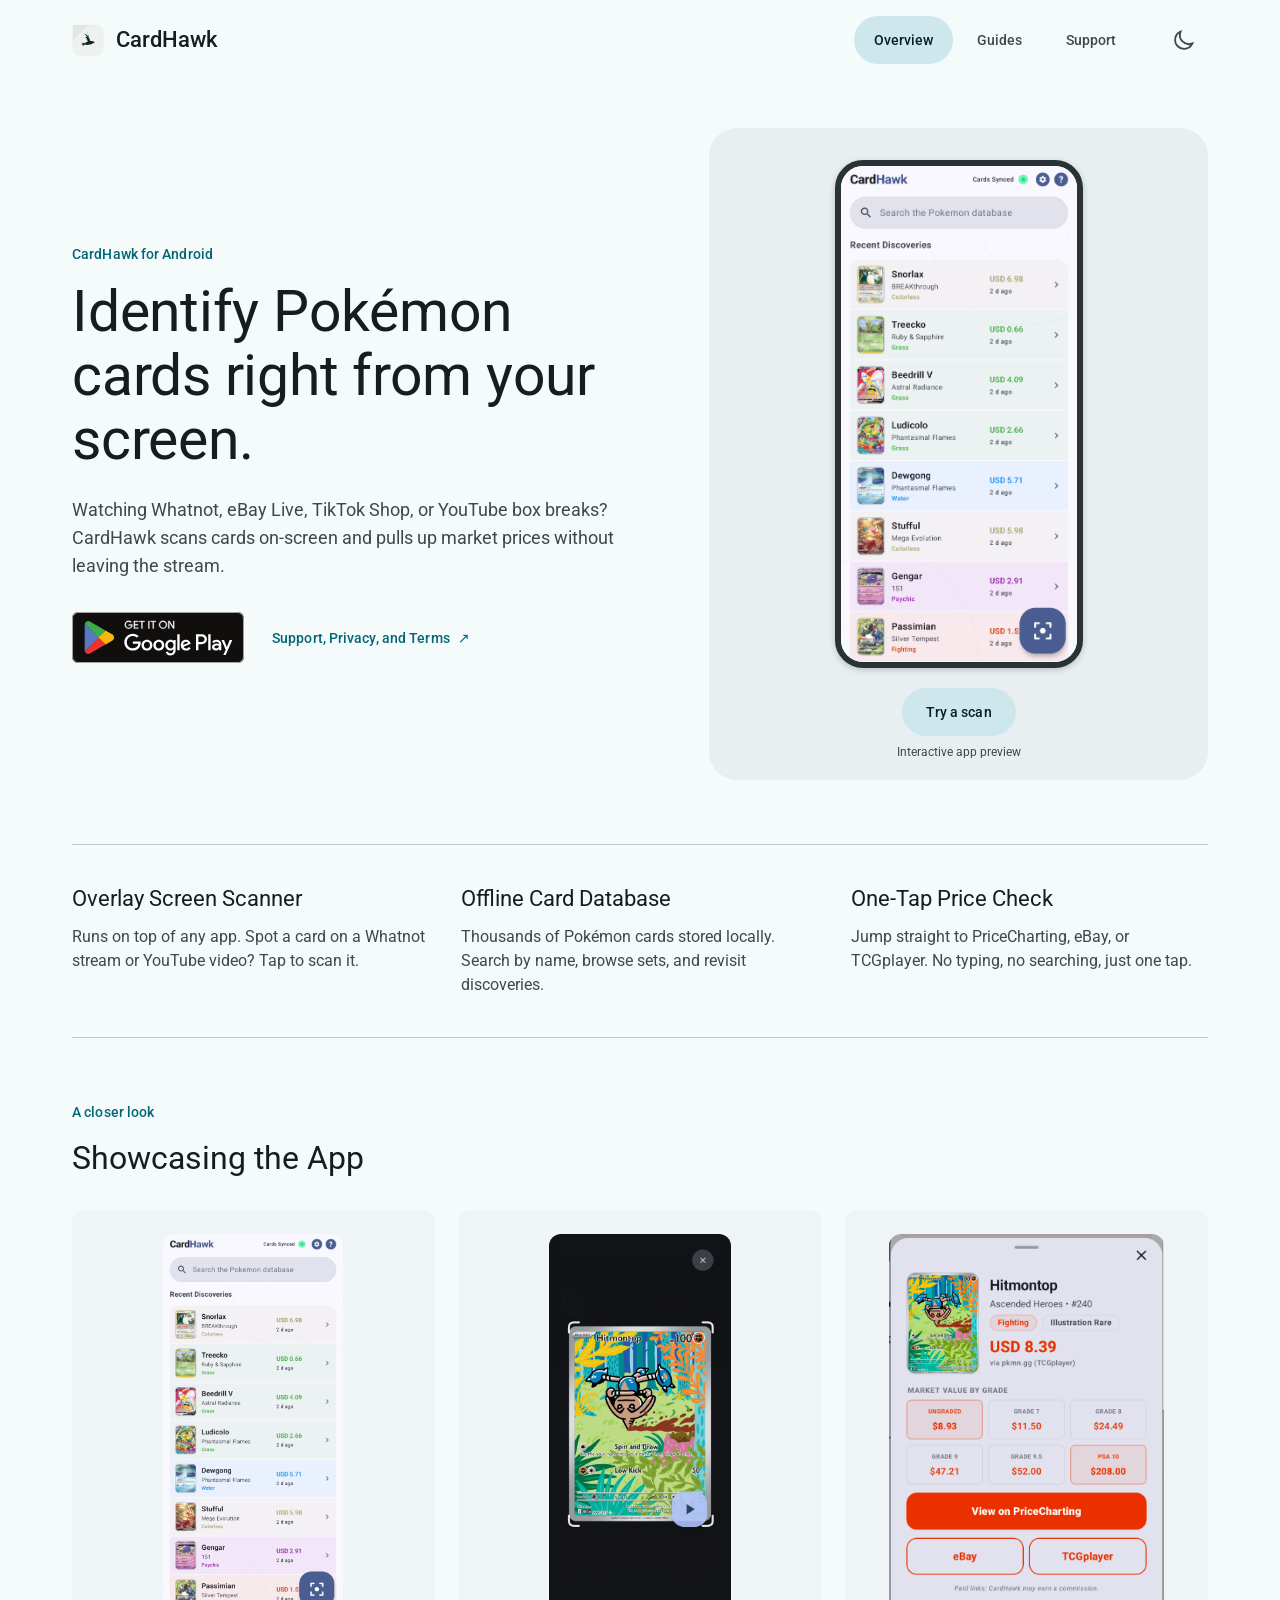
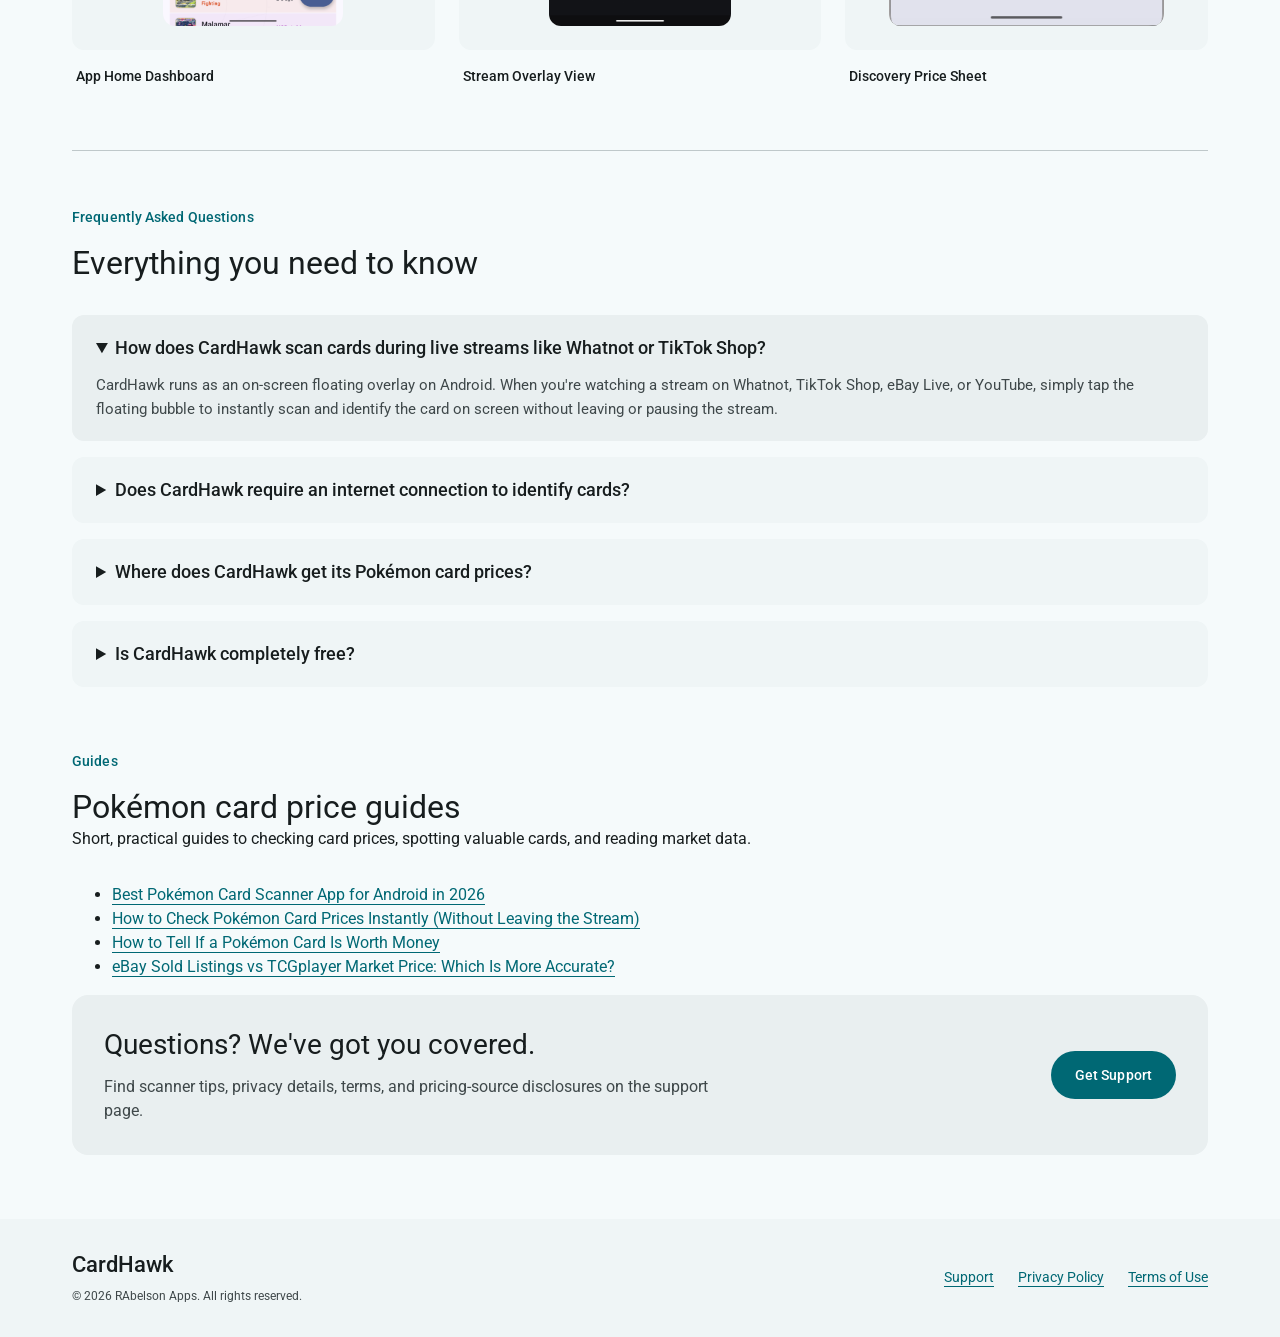
==== commit 72a6e76c: "Add Guides section linking all 4 SEO articles to homepage" ====
--- a/index.html
+++ b/index.html
@@ -111,7 +111,7 @@
 <a class="skip-link" href="#main">Skip to content</a>
 <header class="app-bar"><div class="bar-content">
   <a class="brand" href="index.html"><img id="header-logo" src="assets/app_icon_light.svg" width="32" height="32" alt="" />CardHawk</a>
-  <nav aria-label="Site navigation"><a href="index.html" aria-current="page">Overview</a><a href="support.html" >Support</a></nav>
+  <nav aria-label="Site navigation"><a href="index.html" aria-current="page">Overview</a><a href="#guides">Guides</a><a href="support.html" >Support</a></nav>
   <button id="theme-toggle" class="icon-button" aria-label="Switch to dark theme" aria-pressed="false"><svg viewBox="0 0 24 24" fill="none" stroke="currentColor" stroke-width="1.8" aria-hidden="true"><path d="M20.4 15.4A9 9 0 0 1 8.6 3.6a9 9 0 1 0 11.8 11.8Z"/></svg></button>
 </div></header><main id="main" class="page" tabindex="-1">
   <section class="hero" aria-labelledby="hero-title">
@@ -170,6 +170,19 @@
       </details>
     </div>
   </section>
+  <section id="guides" aria-labelledby="guides-title">
+    <div class="section-heading">
+      <p class="eyebrow">Guides</p>
+      <h2 id="guides-title">Pokémon card price guides</h2>
+      <p>Short, practical guides to checking card prices, spotting valuable cards, and reading market data.</p>
+    </div>
+    <ul>
+      <li><a href="best-pokemon-card-scanner-app-android.html">Best Pokémon Card Scanner App for Android in 2026</a></li>
+      <li><a href="how-to-check-pokemon-card-prices.html">How to Check Pokémon Card Prices Instantly (Without Leaving the Stream)</a></li>
+      <li><a href="how-to-tell-if-a-pokemon-card-is-worth-money.html">How to Tell If a Pokémon Card Is Worth Money</a></li>
+      <li><a href="ebay-sold-listings-vs-tcgplayer-market-price.html">eBay Sold Listings vs TCGplayer Market Price: Which Is More Accurate?</a></li>
+    </ul>
+  </section>
   <section class="support-callout"><div><h2>Questions? We've got you covered.</h2><p>Find scanner tips, privacy details, terms, and pricing-source disclosures on the support page.</p></div><a class="filled-button" href="support.html">Get Support</a></section>
 </main><footer class="site-footer"><div class="footer-content"><div><a class="brand" href="index.html">CardHawk</a><p>© 2026 RAbelson Apps. All rights reserved.</p></div><nav aria-label="Footer navigation"><a href="support.html">Support</a><a href="support.html#privacy">Privacy Policy</a><a href="support.html#terms">Terms of Use</a></nav></div></footer>
 </body>
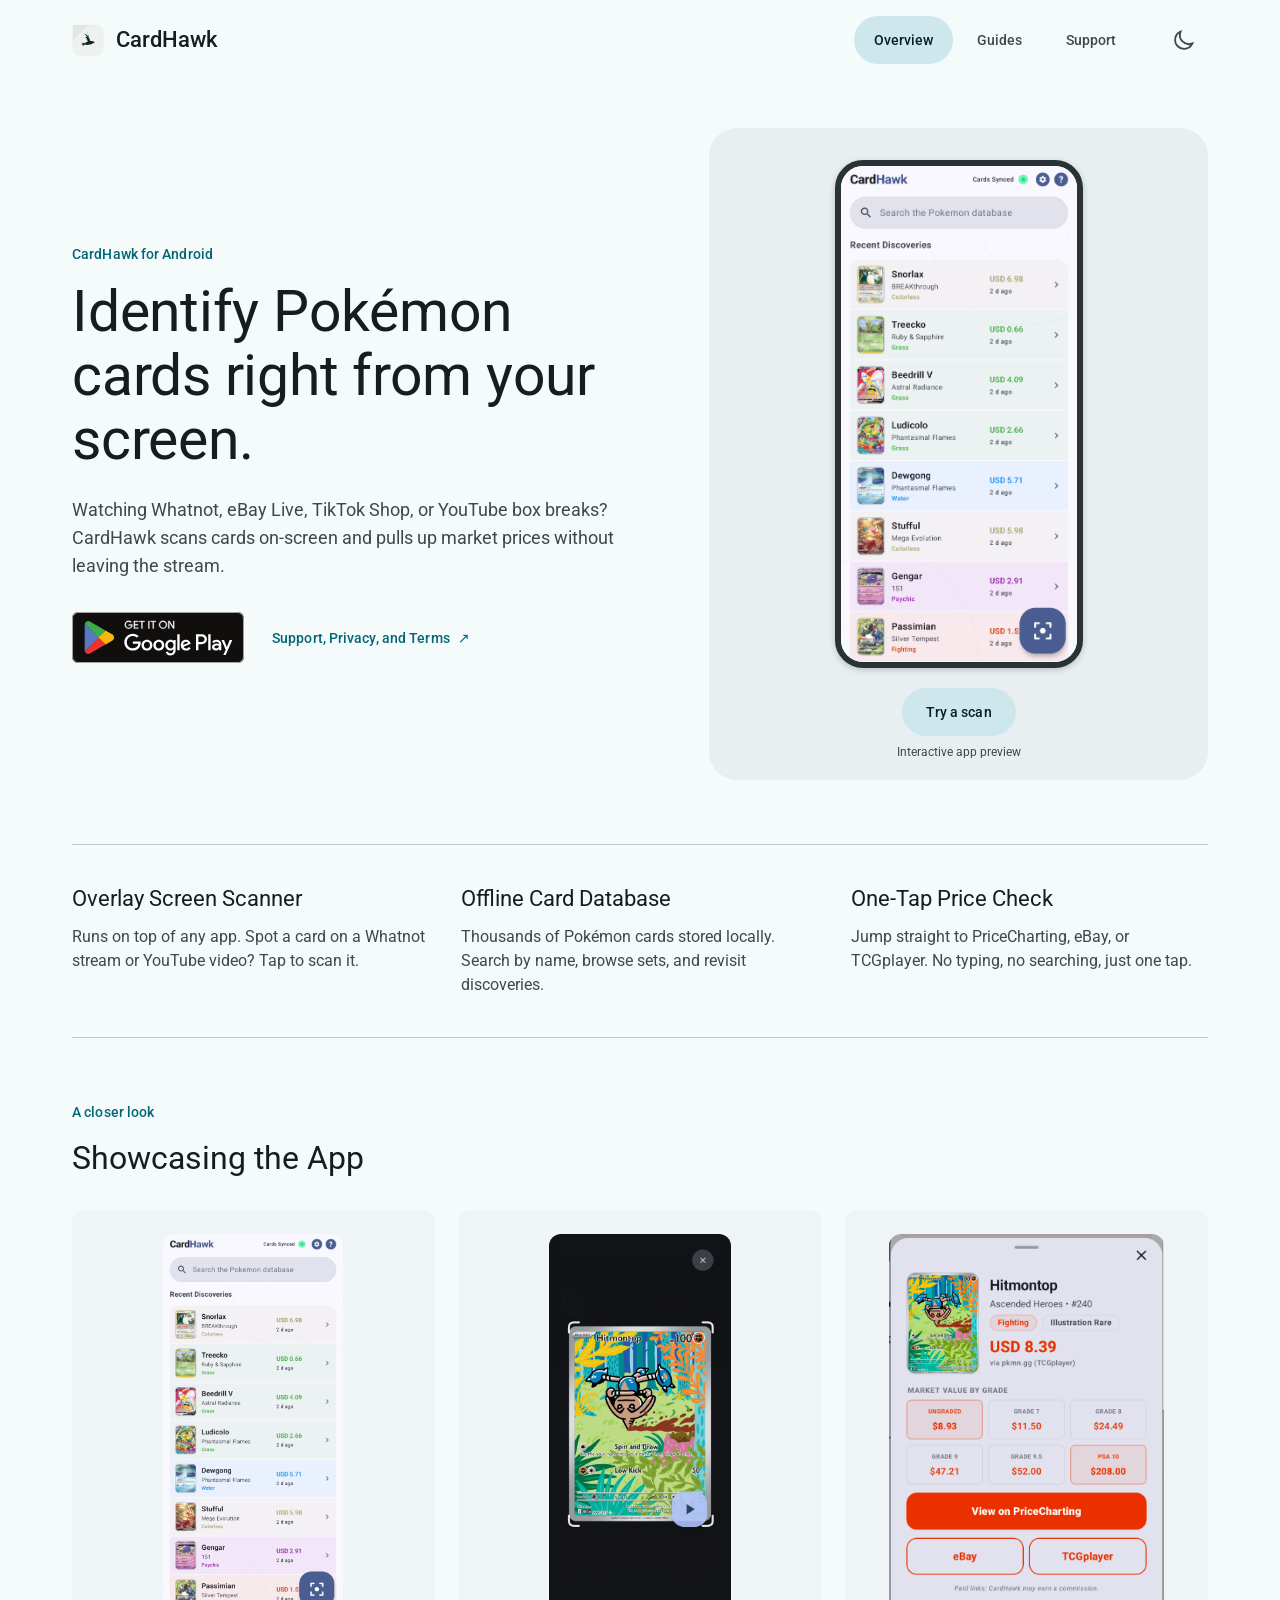
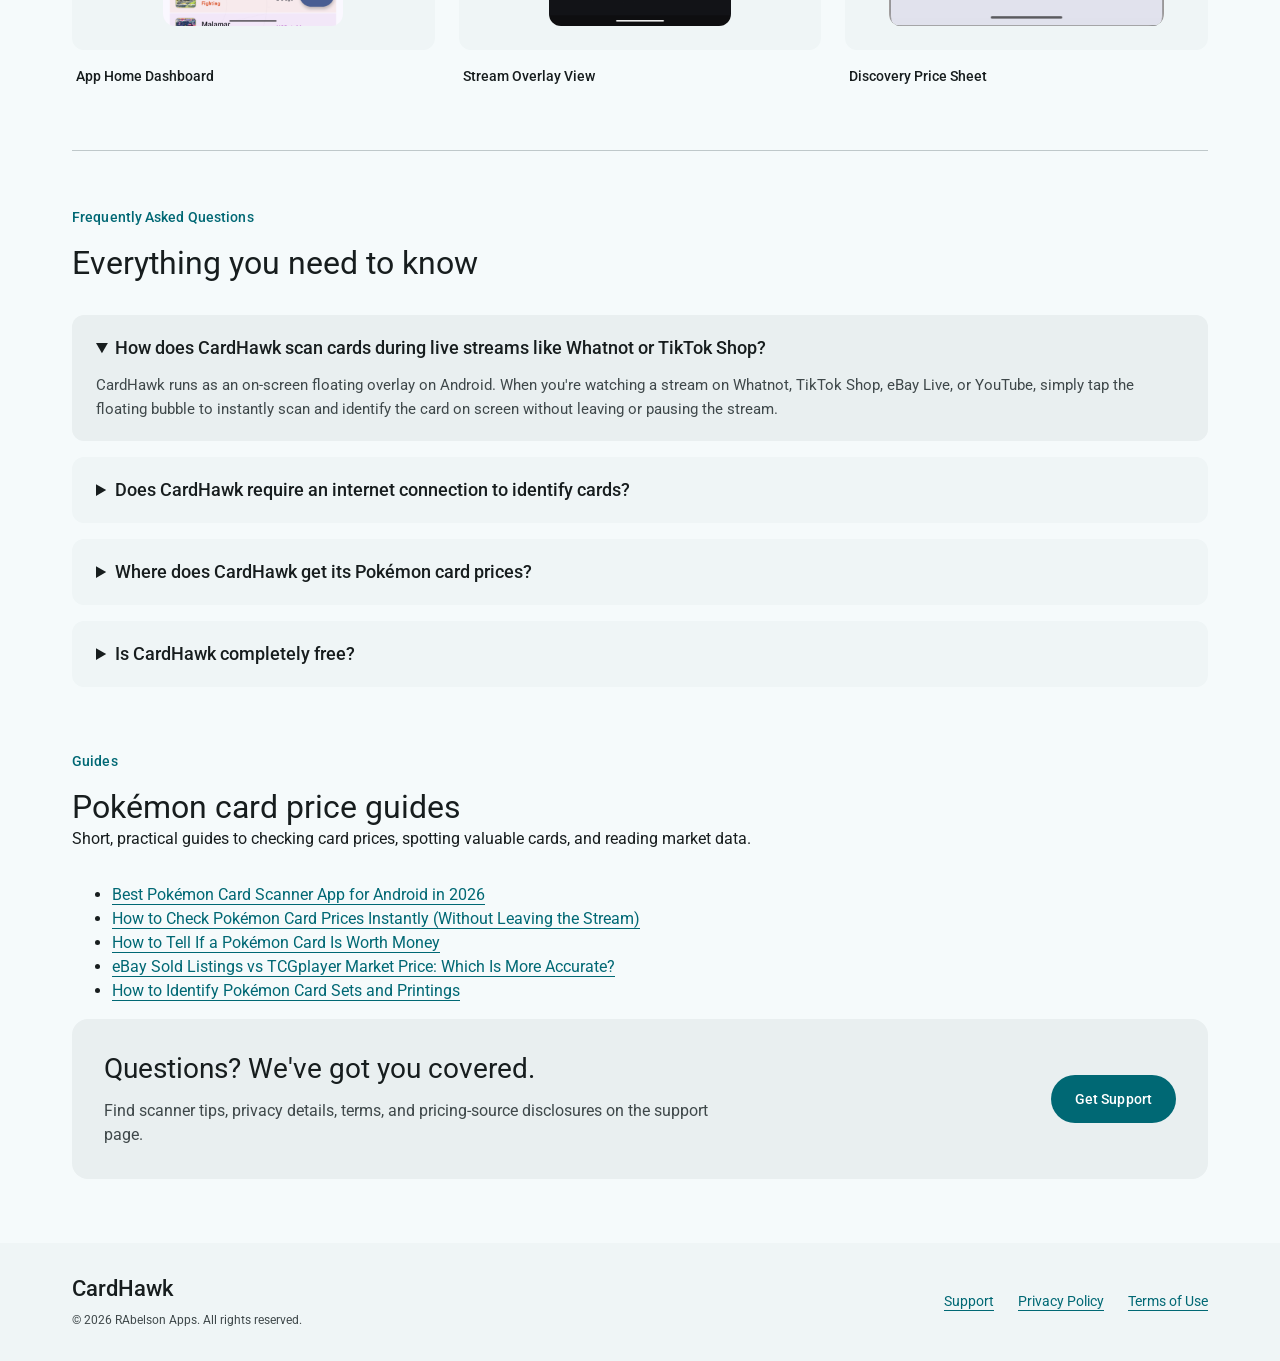
==== commit 4be9acba: "Update homepage Guides: add sets-and-printings guide" ====
--- a/index.html
+++ b/index.html
@@ -181,6 +181,7 @@
       <li><a href="how-to-check-pokemon-card-prices.html">How to Check Pokémon Card Prices Instantly (Without Leaving the Stream)</a></li>
       <li><a href="how-to-tell-if-a-pokemon-card-is-worth-money.html">How to Tell If a Pokémon Card Is Worth Money</a></li>
       <li><a href="ebay-sold-listings-vs-tcgplayer-market-price.html">eBay Sold Listings vs TCGplayer Market Price: Which Is More Accurate?</a></li>
+      <li><a href="how-to-identify-pokemon-card-sets-and-printings.html">How to Identify Pokémon Card Sets and Printings</a></li>
     </ul>
   </section>
   <section class="support-callout"><div><h2>Questions? We've got you covered.</h2><p>Find scanner tips, privacy details, terms, and pricing-source disclosures on the support page.</p></div><a class="filled-button" href="support.html">Get Support</a></section>
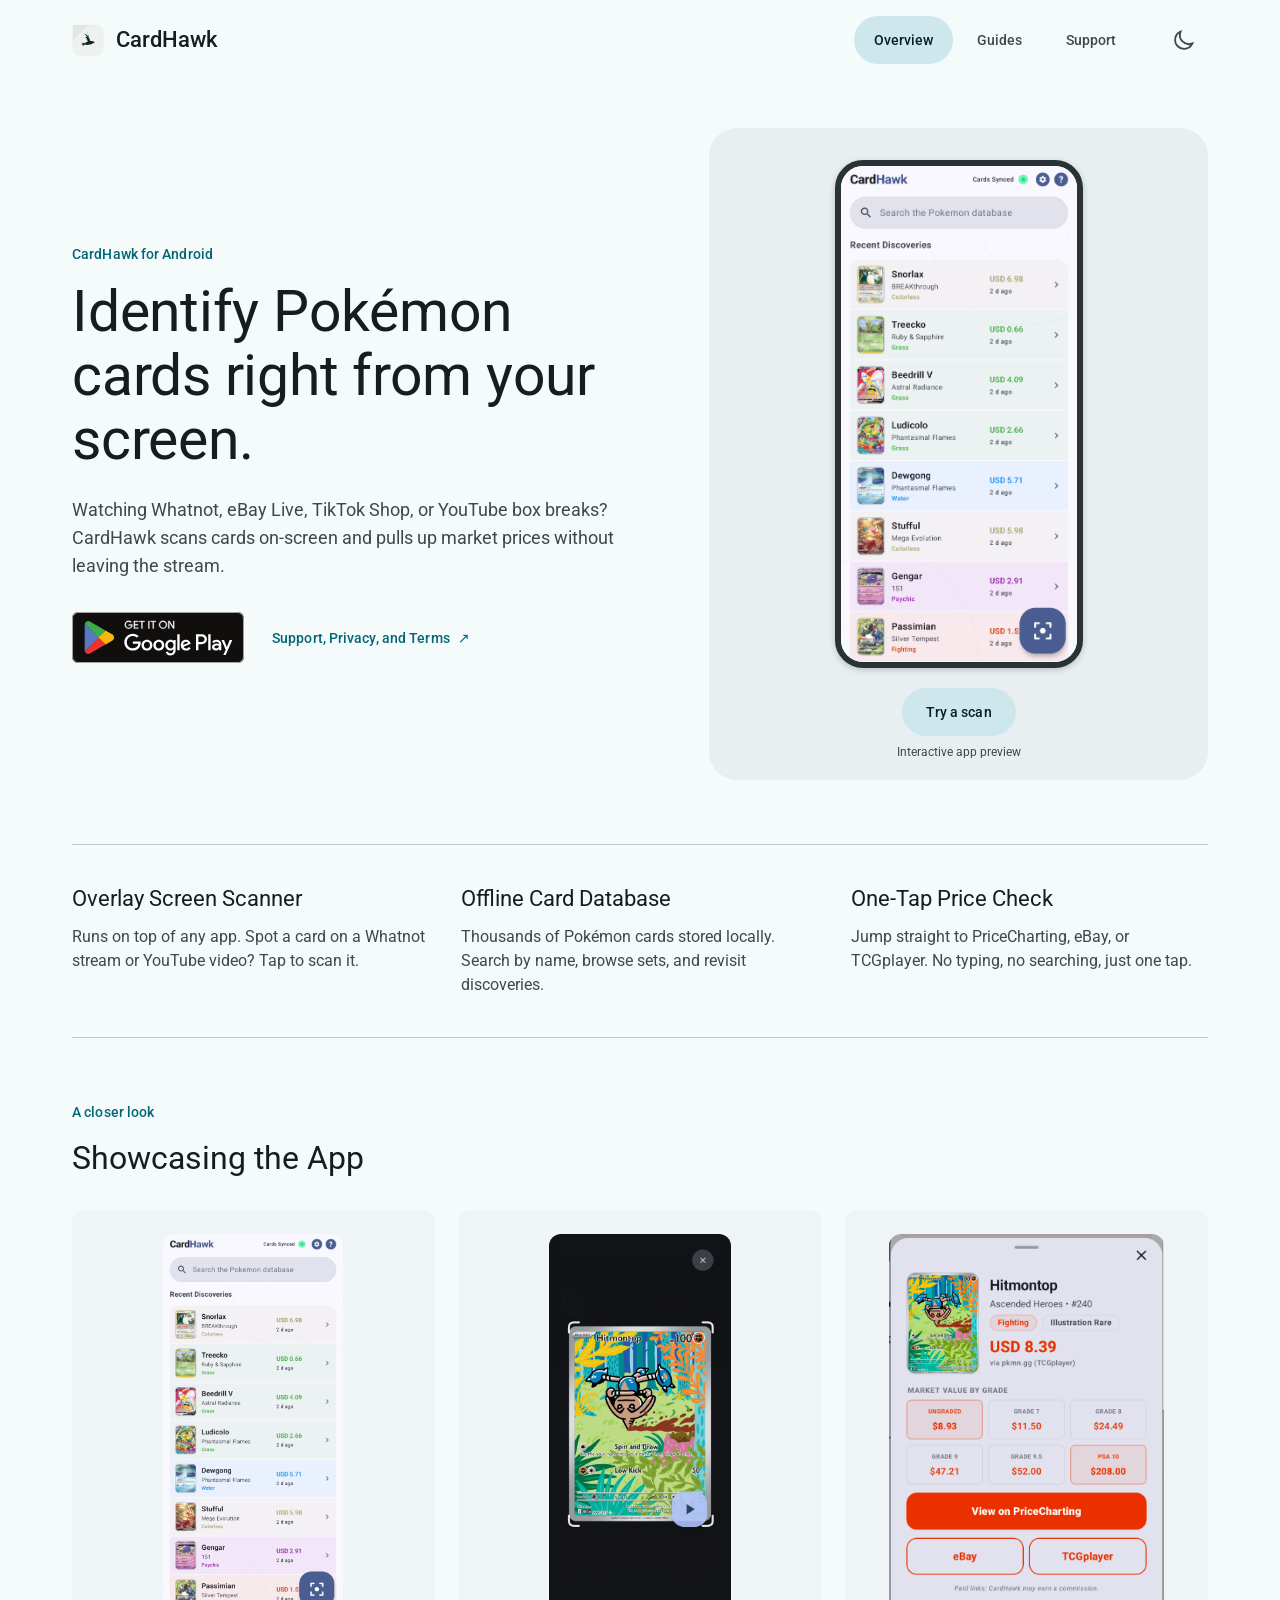
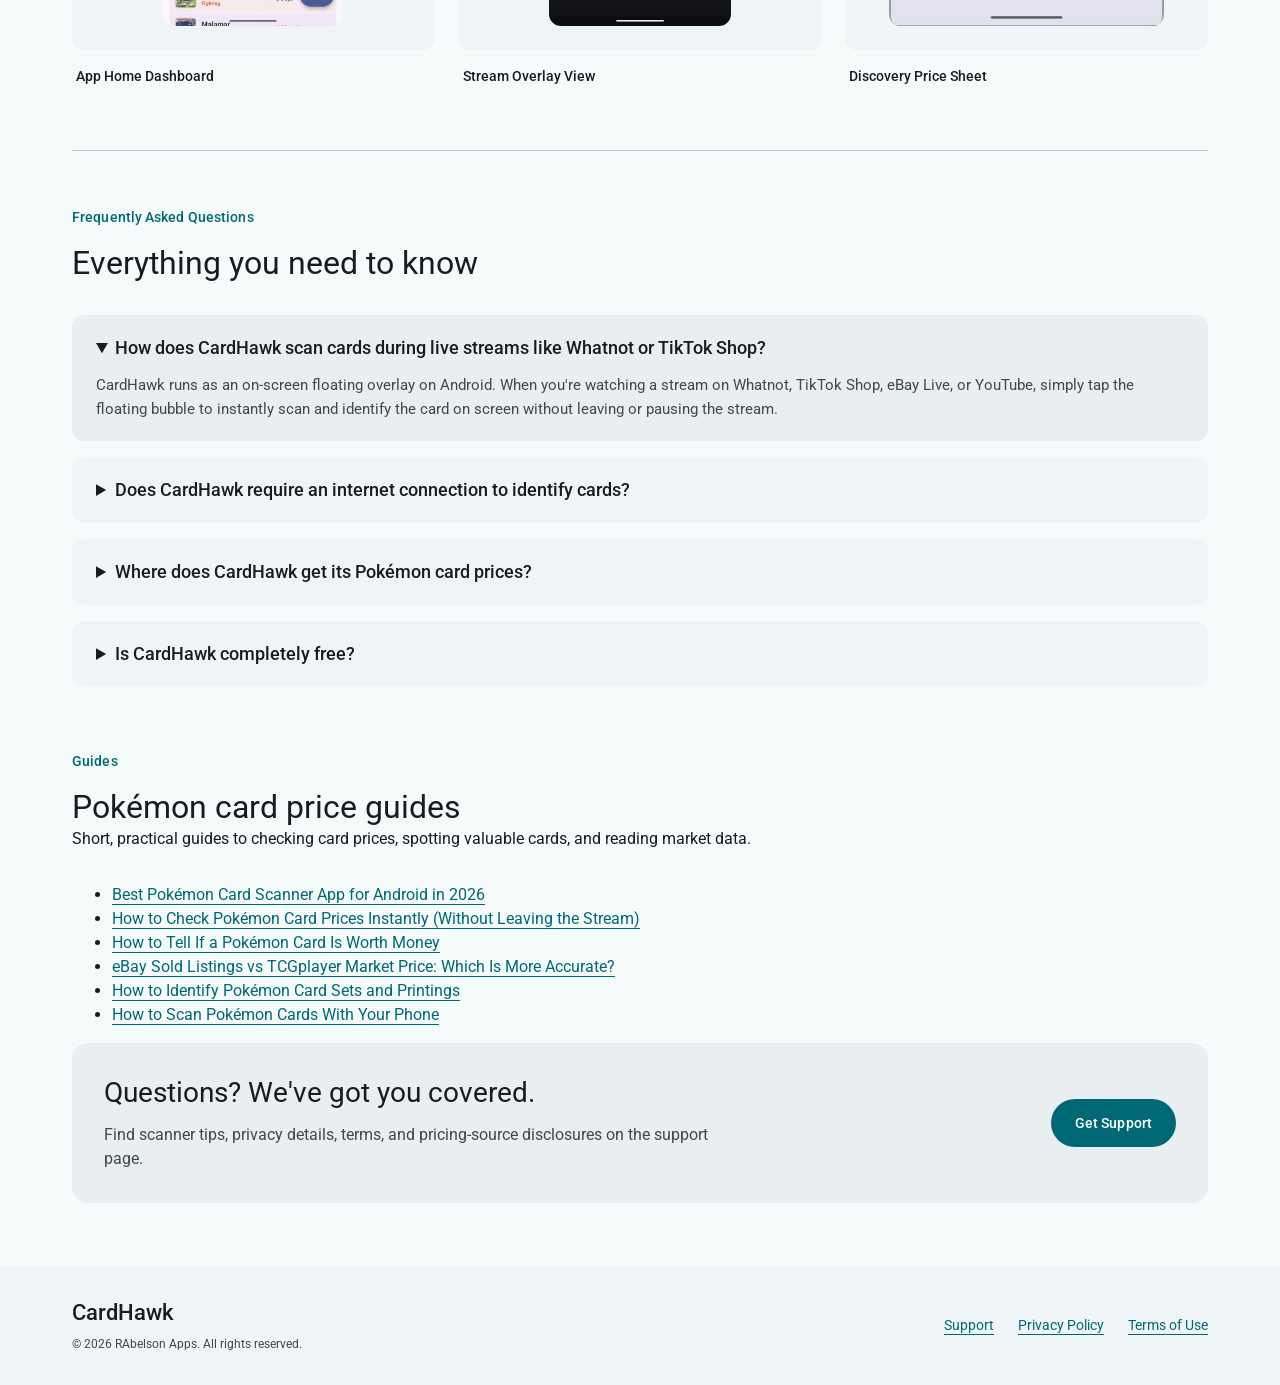
==== commit 698168ac: "Update homepage Guides: add scan-with-phone article" ====
--- a/index.html
+++ b/index.html
@@ -182,6 +182,7 @@
       <li><a href="how-to-tell-if-a-pokemon-card-is-worth-money.html">How to Tell If a Pokémon Card Is Worth Money</a></li>
       <li><a href="ebay-sold-listings-vs-tcgplayer-market-price.html">eBay Sold Listings vs TCGplayer Market Price: Which Is More Accurate?</a></li>
       <li><a href="how-to-identify-pokemon-card-sets-and-printings.html">How to Identify Pokémon Card Sets and Printings</a></li>
+      <li><a href="how-to-scan-pokemon-cards-with-your-phone.html">How to Scan Pokémon Cards With Your Phone</a></li>
     </ul>
   </section>
   <section class="support-callout"><div><h2>Questions? We've got you covered.</h2><p>Find scanner tips, privacy details, terms, and pricing-source disclosures on the support page.</p></div><a class="filled-button" href="support.html">Get Support</a></section>
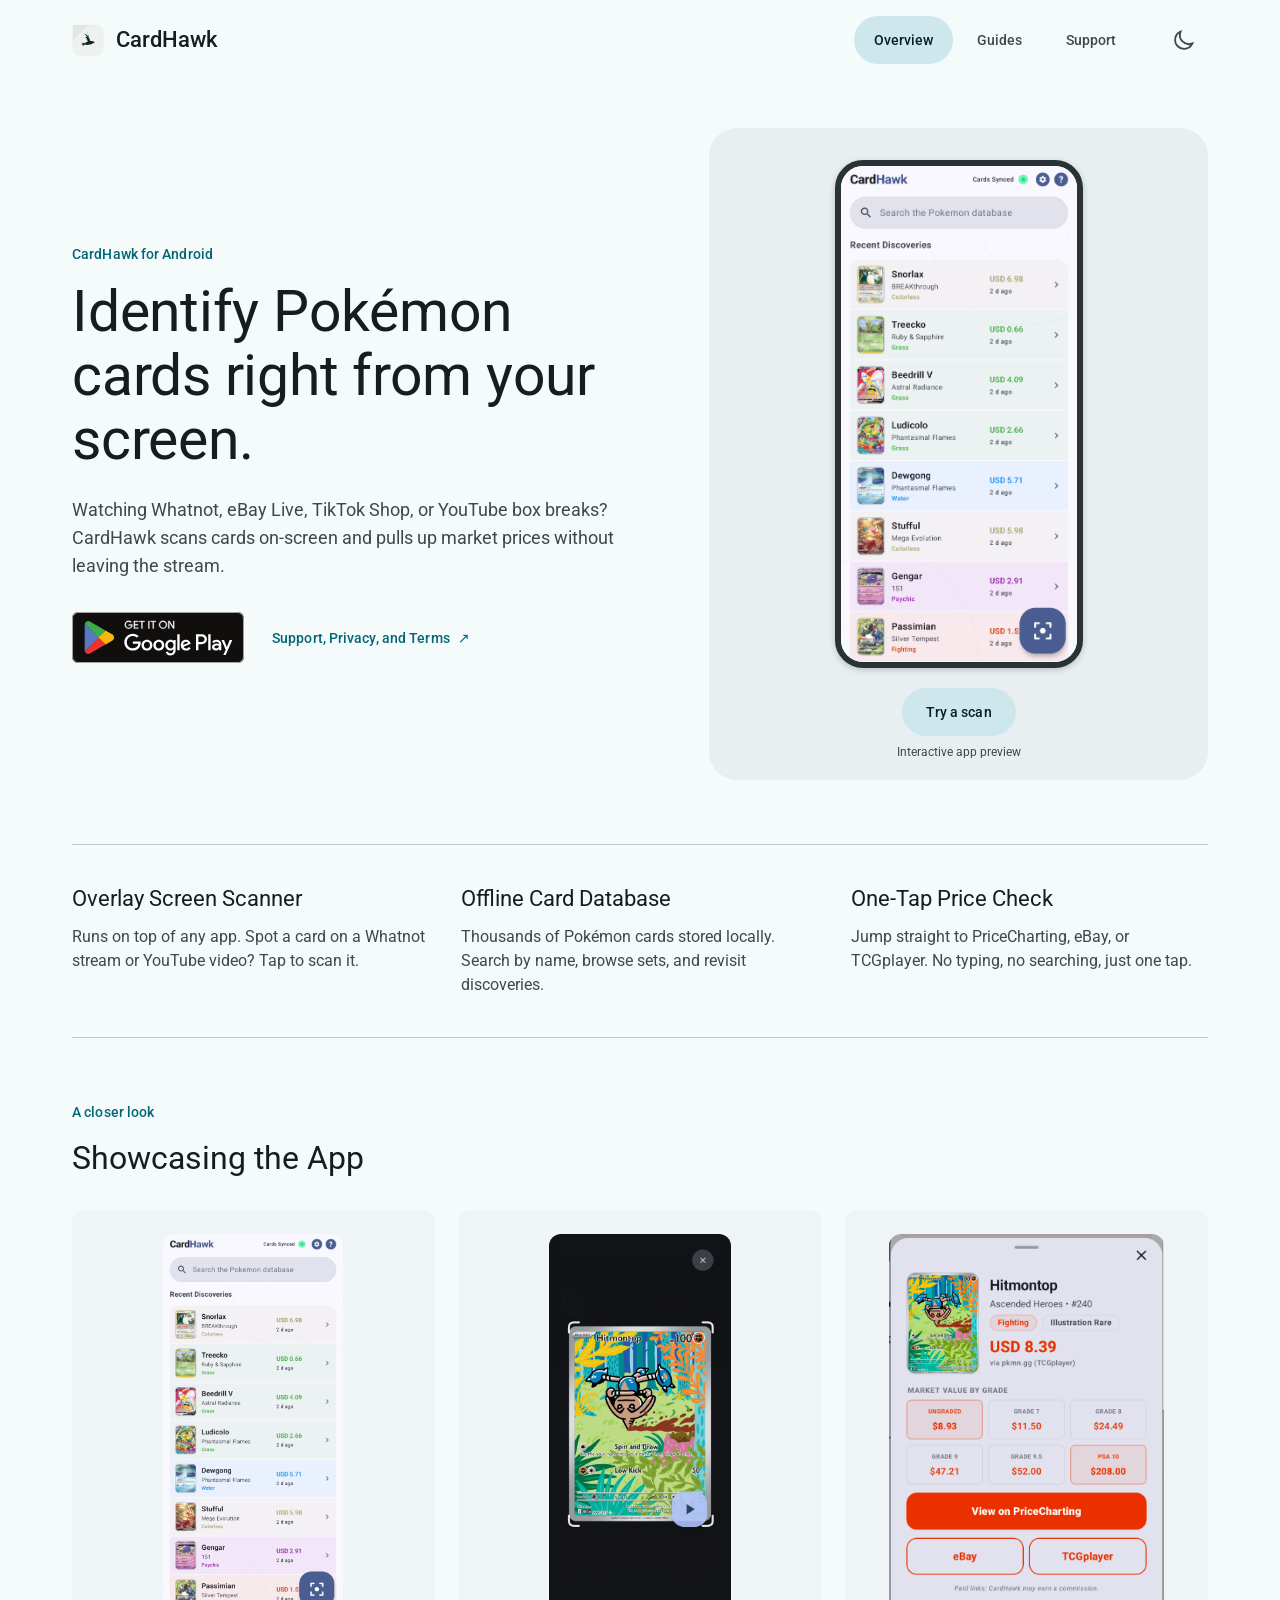
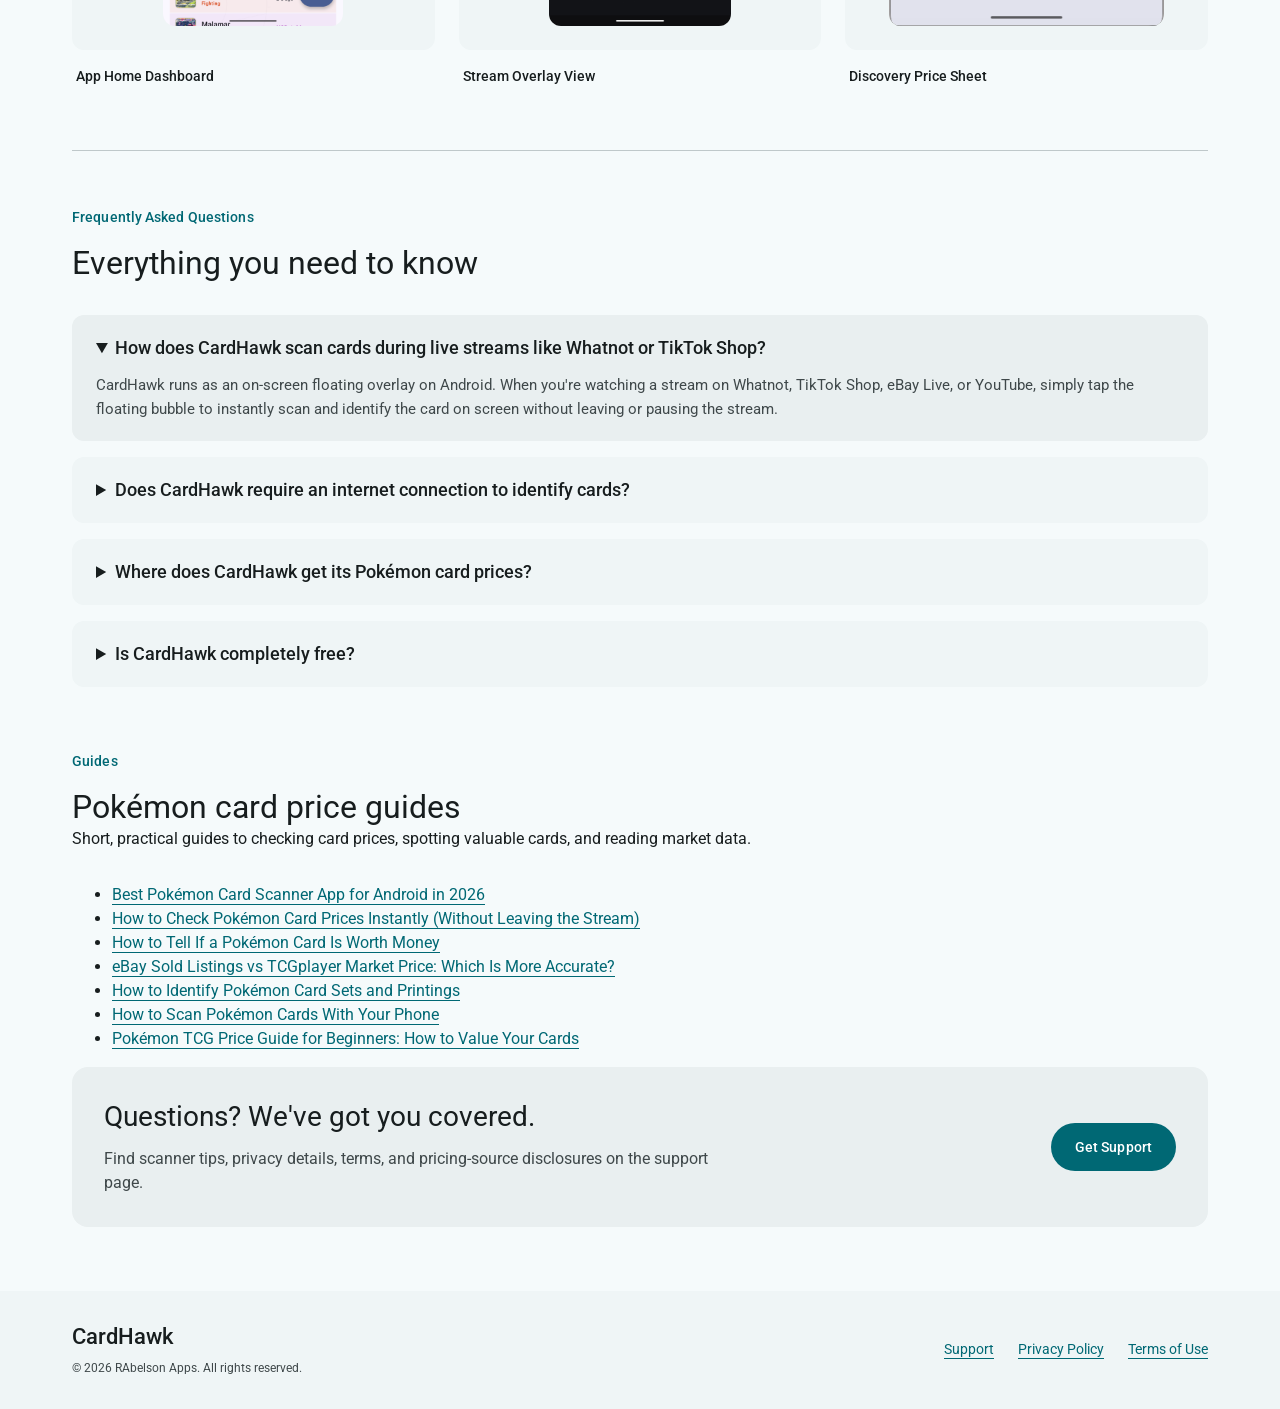
==== commit 6224fad1: "Update homepage Guides: add Pokémon TCG price guide for beginners" ====
--- a/index.html
+++ b/index.html
@@ -183,6 +183,7 @@
       <li><a href="ebay-sold-listings-vs-tcgplayer-market-price.html">eBay Sold Listings vs TCGplayer Market Price: Which Is More Accurate?</a></li>
       <li><a href="how-to-identify-pokemon-card-sets-and-printings.html">How to Identify Pokémon Card Sets and Printings</a></li>
       <li><a href="how-to-scan-pokemon-cards-with-your-phone.html">How to Scan Pokémon Cards With Your Phone</a></li>
+      <li><a href="pokemon-tcg-price-guide-for-beginners.html">Pokémon TCG Price Guide for Beginners: How to Value Your Cards</a></li>
     </ul>
   </section>
   <section class="support-callout"><div><h2>Questions? We've got you covered.</h2><p>Find scanner tips, privacy details, terms, and pricing-source disclosures on the support page.</p></div><a class="filled-button" href="support.html">Get Support</a></section>
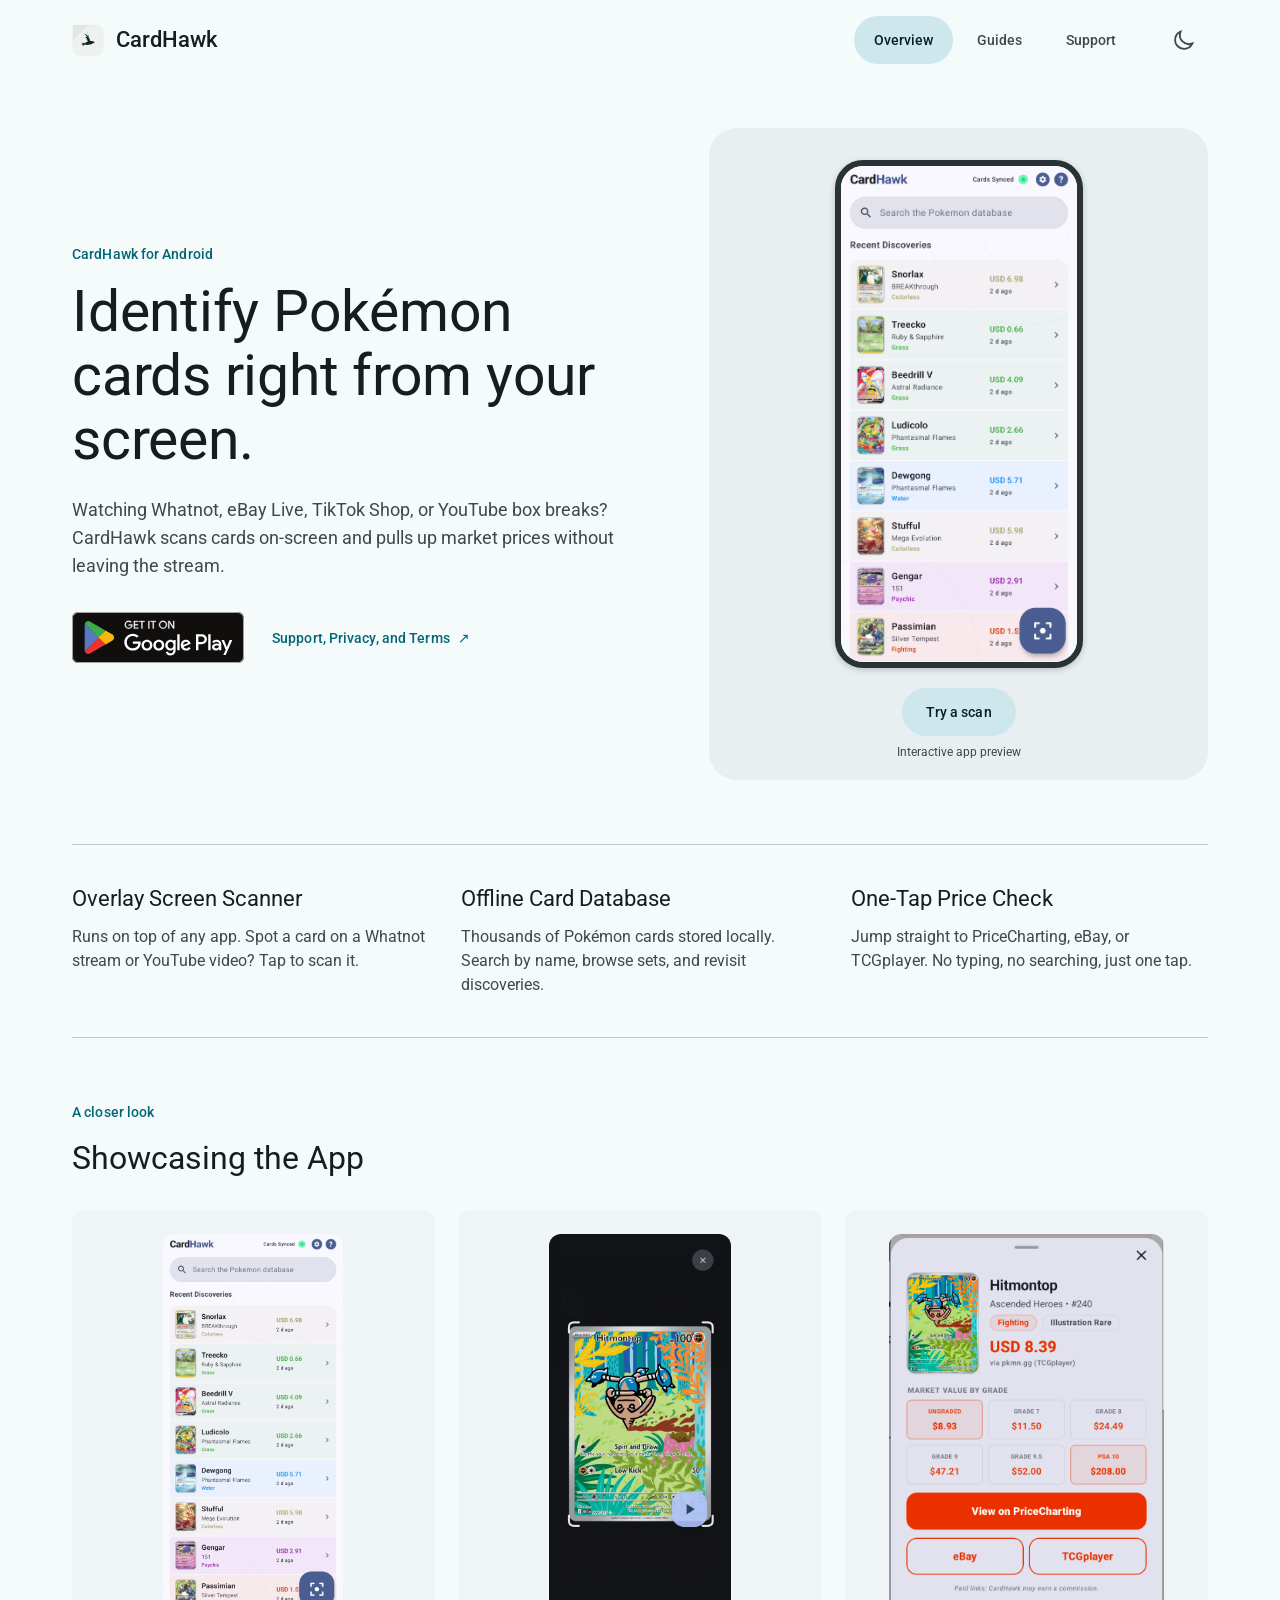
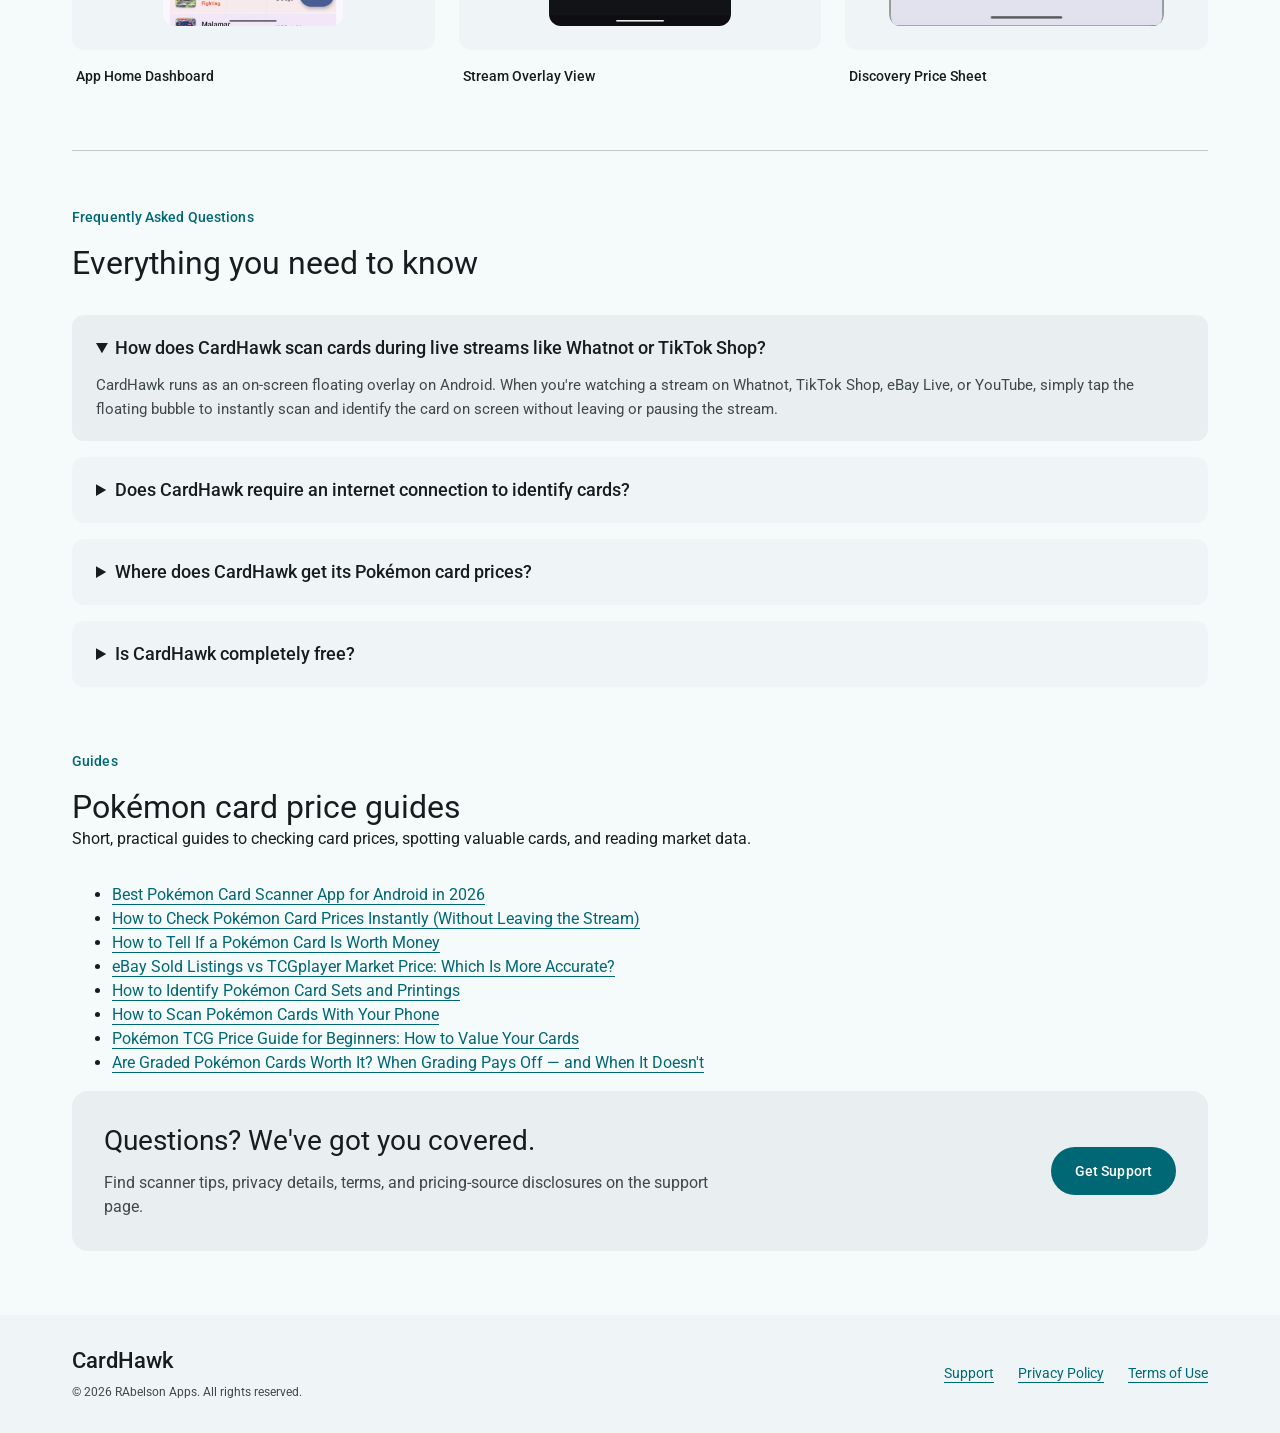
==== commit 377d21a8: "Update homepage: link graded cards article in Guides" ====
--- a/index.html
+++ b/index.html
@@ -184,6 +184,7 @@
       <li><a href="how-to-identify-pokemon-card-sets-and-printings.html">How to Identify Pokémon Card Sets and Printings</a></li>
       <li><a href="how-to-scan-pokemon-cards-with-your-phone.html">How to Scan Pokémon Cards With Your Phone</a></li>
       <li><a href="pokemon-tcg-price-guide-for-beginners.html">Pokémon TCG Price Guide for Beginners: How to Value Your Cards</a></li>
+      <li><a href="are-graded-pokemon-cards-worth-it.html">Are Graded Pokémon Cards Worth It? When Grading Pays Off — and When It Doesn't</a></li>
     </ul>
   </section>
   <section class="support-callout"><div><h2>Questions? We've got you covered.</h2><p>Find scanner tips, privacy details, terms, and pricing-source disclosures on the support page.</p></div><a class="filled-button" href="support.html">Get Support</a></section>
